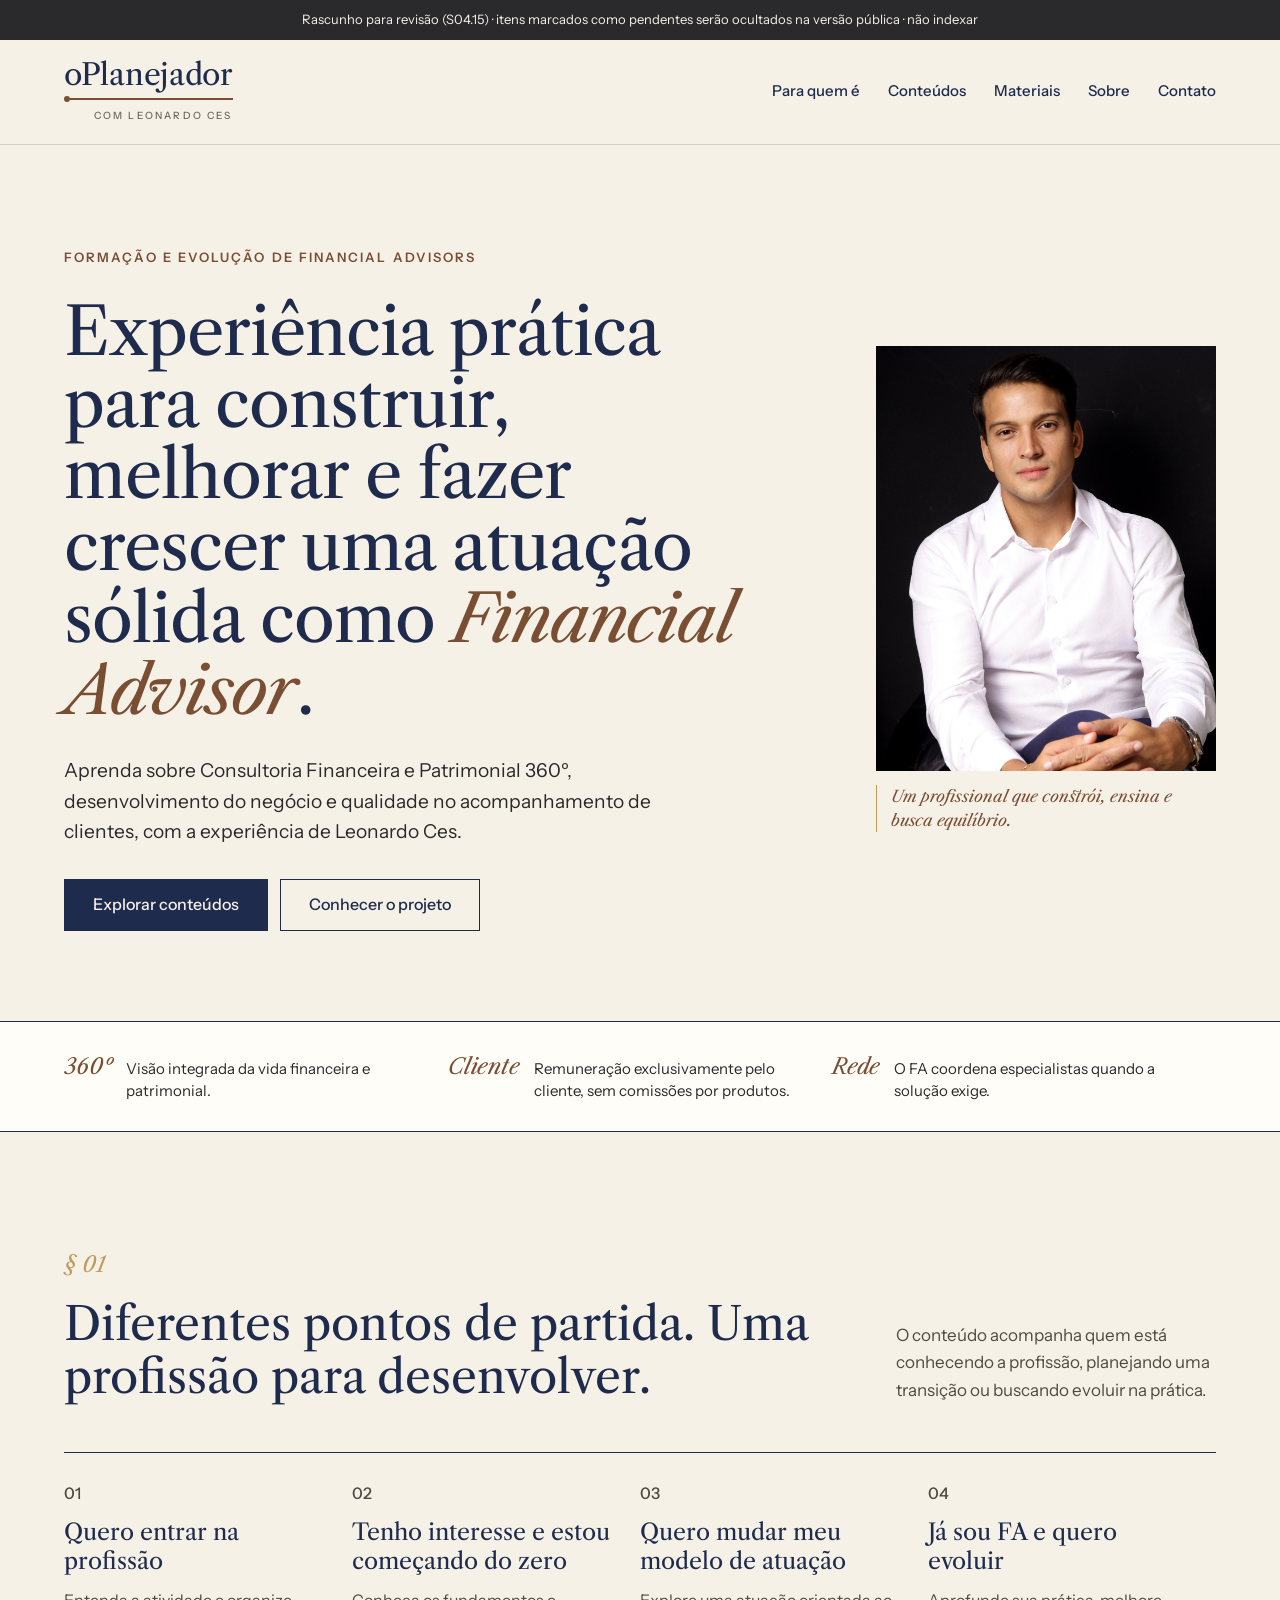
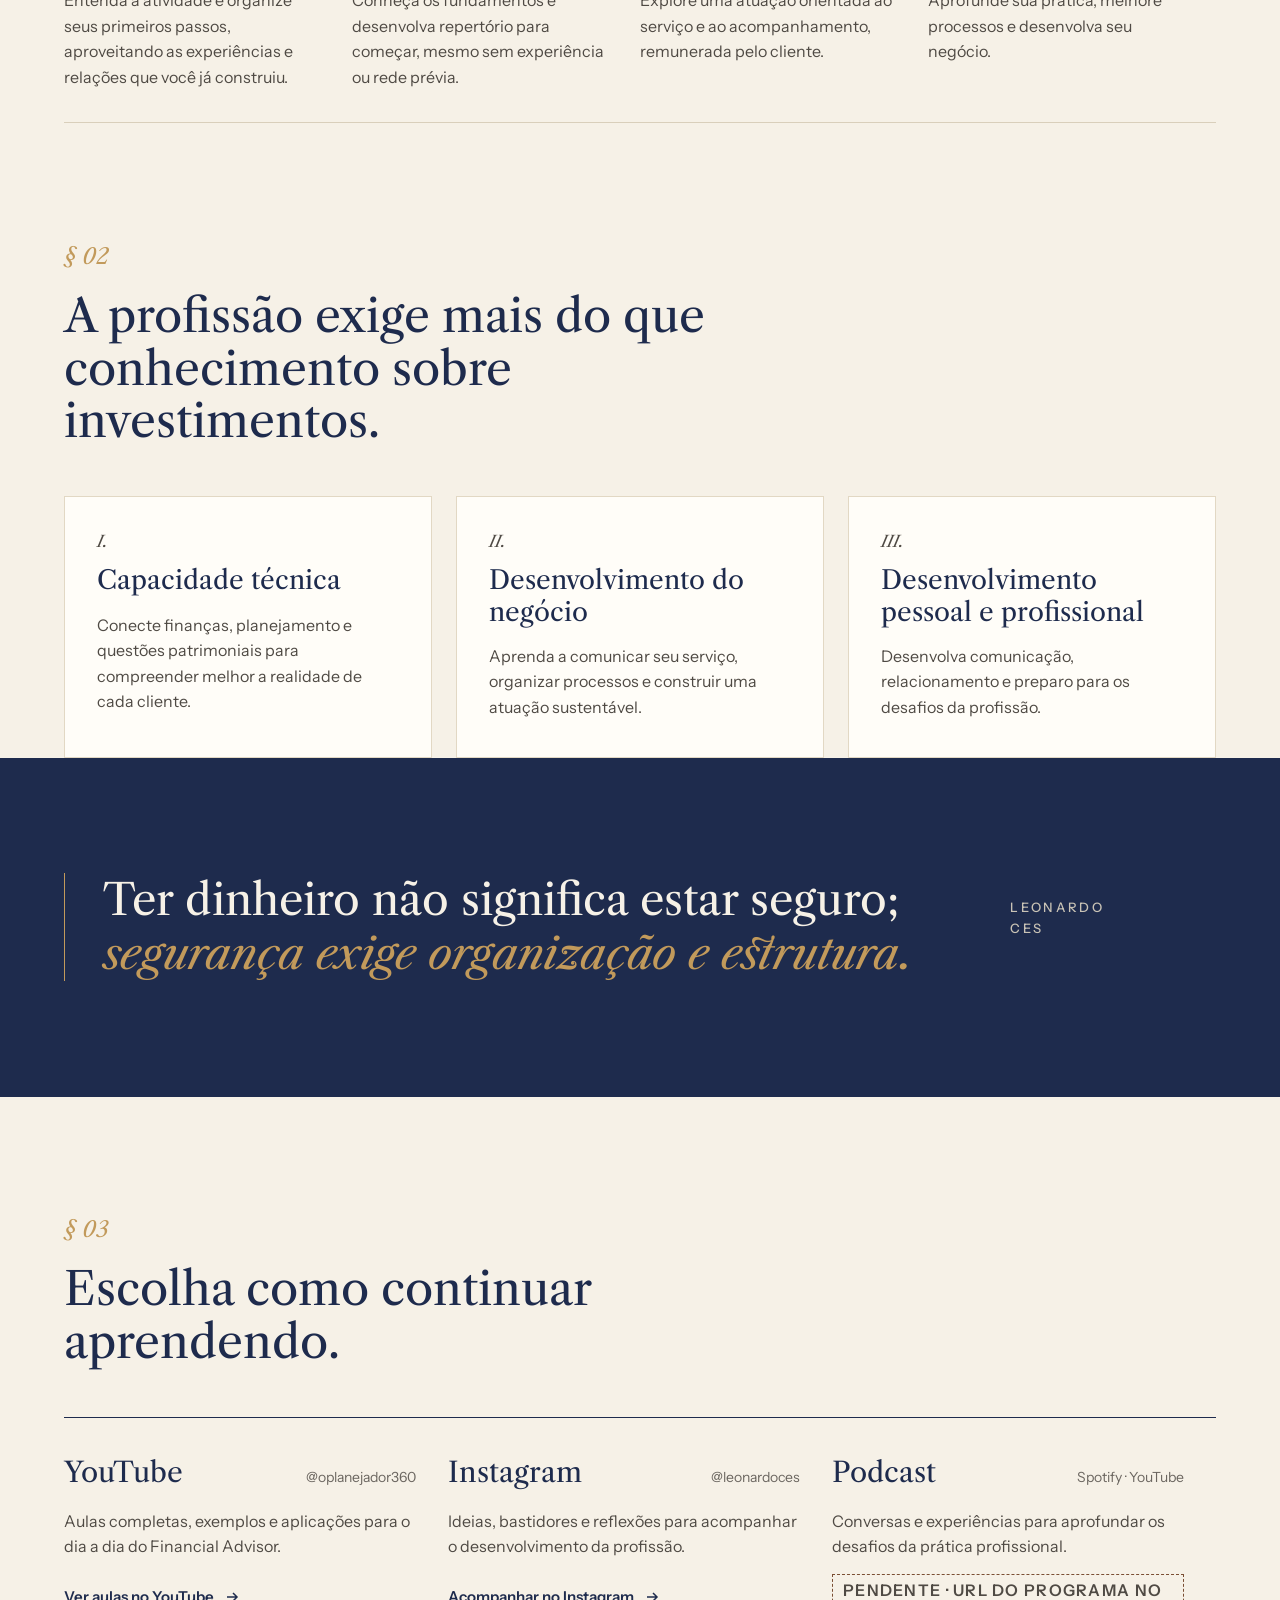
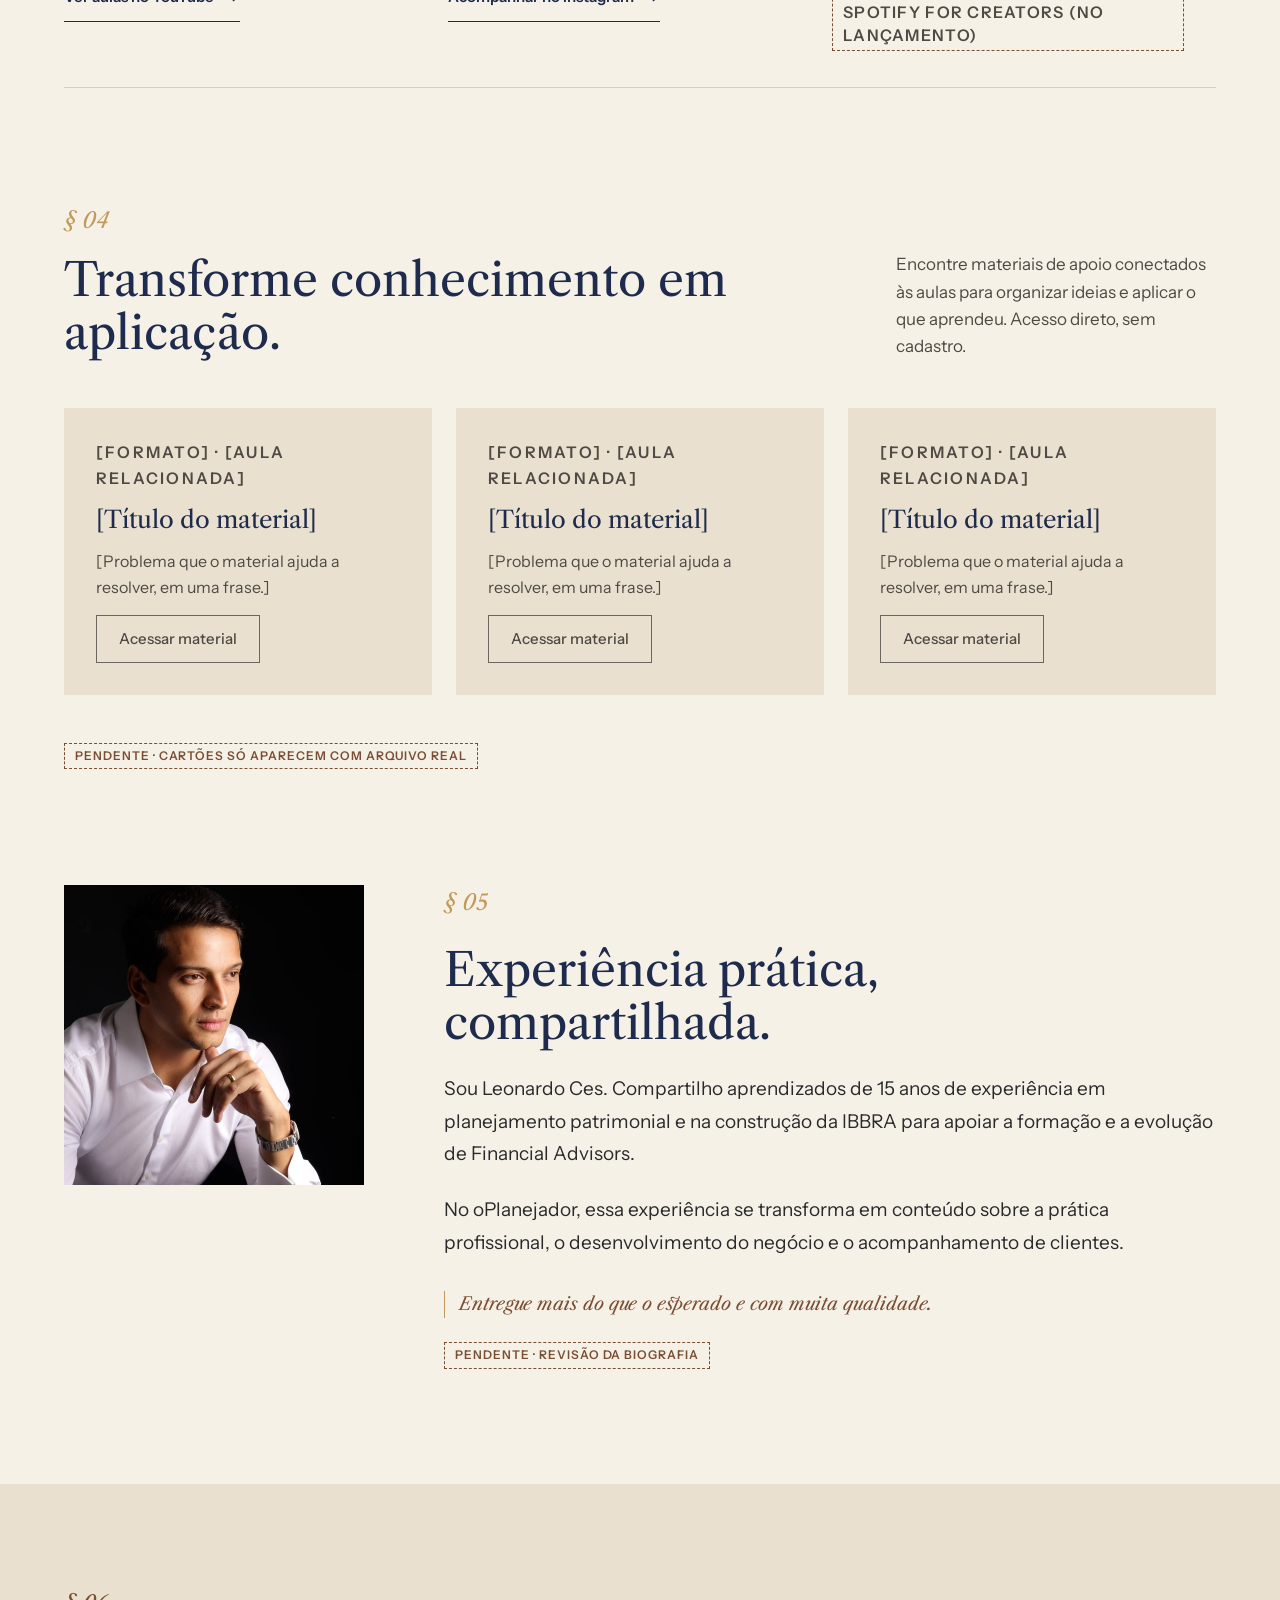
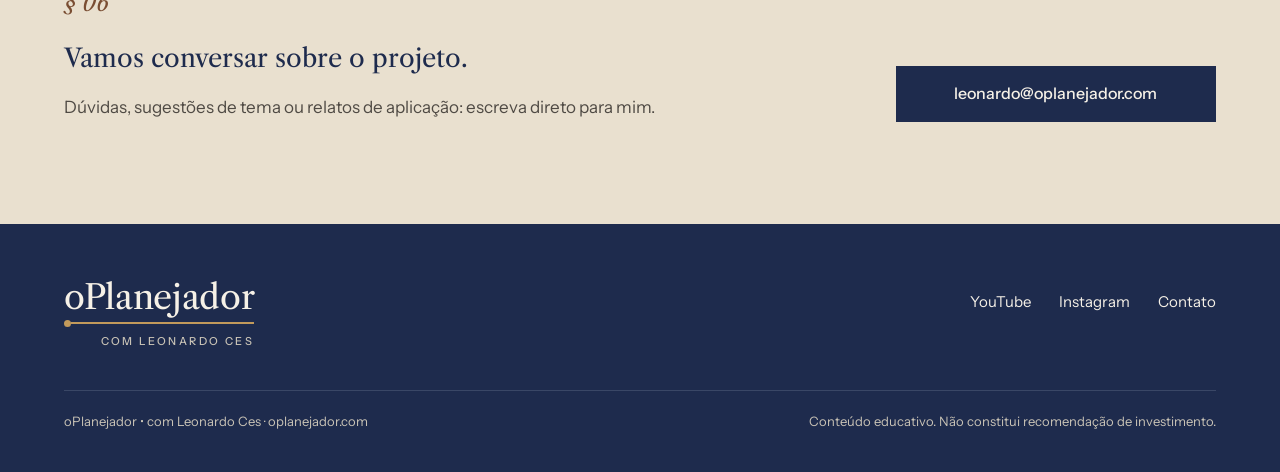
==== index.html @ 561cbaba "feat: implementa a home aprovada (identidade v0.5, pacote de repasse v1.1) Substitui a identidade qu" ====
<!DOCTYPE html>
<html lang="pt-BR">
<head>
<meta charset="UTF-8" />
<meta name="viewport" content="width=device-width, initial-scale=1" />

<title>oPlanejador | Formação e evolução de Financial Advisors</title>
<meta name="description" content="Conteúdos com Leonardo Ces sobre Consultoria Financeira e Patrimonial 360º, prática profissional e desenvolvimento do negócio." />

<!-- RASCUNHO: remover a linha abaixo somente na publicação aprovada. -->
<meta name="robots" content="noindex, nofollow" />

<link rel="icon" href="assets/icons/favicon.ico" sizes="any" />
<link rel="icon" href="assets/icons/favicon.svg" type="image/svg+xml" />
<link rel="apple-touch-icon" href="assets/icons/apple-touch-icon.png" />
<meta name="theme-color" content="#1E2B4D" />

<meta property="og:type" content="website" />
<meta property="og:locale" content="pt_BR" />
<meta property="og:site_name" content="oPlanejador" />
<meta property="og:title" content="oPlanejador | Formação e evolução de Financial Advisors" />
<meta property="og:description" content="Conteúdos com Leonardo Ces sobre Consultoria Financeira e Patrimonial 360º, prática profissional e desenvolvimento do negócio." />
<meta property="og:image" content="https://oplanejador.com/assets/img/og-image.png" />
<meta property="og:image:width" content="1200" />
<meta property="og:image:height" content="630" />
<meta property="og:url" content="https://oplanejador.com/" />
<meta name="twitter:card" content="summary_large_image" />

<link rel="preconnect" href="https://fonts.googleapis.com" />
<link rel="preconnect" href="https://fonts.gstatic.com" crossorigin />
<link rel="stylesheet" href="https://fonts.googleapis.com/css2?family=Libre+Caslon+Text:ital,wght@0,400;0,700;1,400&family=Instrument+Sans:wght@400;500;600&display=swap" />
<link rel="stylesheet" href="assets/style.css" />
</head>
<body>

<a class="pular" href="#conteudo">Ir para o conteúdo</a>

<div class="pendente aviso-rascunho">
  <div>Rascunho para revisão (S04.15) · itens marcados como pendentes serão ocultados na versão pública · não indexar</div>
</div>

<header class="topo">
  <div class="faixa topo-in">
    <a class="marca" href="#inicio" aria-label="oPlanejador, com Leonardo Ces">
      <span class="marca-nome">oPlanejador</span>
      <span class="marca-traco" aria-hidden="true"><span class="marca-ponto"></span><span class="marca-linha"></span></span>
      <span class="marca-assinatura">com Leonardo Ces</span>
    </a>
    <nav class="menu" aria-label="Principal">
      <a href="#para-quem">Para quem é</a>
      <a href="#conteudos">Conteúdos</a>
      <a href="#materiais">Materiais</a>
      <a href="#sobre">Sobre</a>
      <a href="#contato">Contato</a>
    </nav>
  </div>
</header>

<main id="conteudo">

<!-- ABERTURA -->
<section class="faixa inicio" id="inicio">
  <div class="inicio-texto">
    <p class="sobrelinha">Formação e evolução de Financial Advisors</p>
    <h1>Experiência prática para construir, melhorar e fazer crescer uma atuação sólida como <em>Financial Advisor</em>.</h1>
    <p class="inicio-apoio">Aprenda sobre Consultoria Financeira e Patrimonial 360º, desenvolvimento do negócio e qualidade no acompanhamento de clientes, com a experiência de Leonardo Ces.</p>
    <div class="acoes">
      <a class="botao botao-principal" href="#conteudos">Explorar conteúdos</a>
      <a class="botao botao-contorno" href="#para-quem">Conhecer o projeto</a>
    </div>
  </div>
  <figure class="inicio-foto">
    <img src="assets/img/leonardo-ces-inicio.jpg" alt="Leonardo Ces, de camisa branca, sentado e olhando para a câmera" width="1200" height="1800" />
    <figcaption class="citacao-fina">Um profissional que constrói, ensina e busca equilíbrio.</figcaption>
  </figure>
</section>

<!-- PRINCÍPIOS -->
<div class="principios">
  <div class="faixa principios-in">
    <p class="principio"><span class="principio-termo">360º</span> <span>Visão integrada da vida financeira e patrimonial.</span></p>
    <p class="principio"><span class="principio-termo">Cliente</span> <span>Remuneração exclusivamente pelo cliente, sem comissões por produtos.</span></p>
    <p class="principio"><span class="principio-termo">Rede</span> <span>O FA coordena especialistas quando a solução exige.</span></p>
  </div>
</div>

<!-- § 01 — PARA QUEM É -->
<section class="faixa secao" id="para-quem">
  <div class="secao-topo">
    <div class="secao-titulo">
      <p class="marcador">§ 01</p>
      <h2>Diferentes pontos de partida. Uma profissão para desenvolver.</h2>
    </div>
    <p class="secao-intro">O conteúdo acompanha quem está conhecendo a profissão, planejando uma transição ou buscando evoluir na prática.</p>
  </div>

  <ul class="perfis">
    <li class="perfil">
      <p class="perfil-num">01</p>
      <h3>Quero entrar na profissão</h3>
      <p>Entenda a atividade e organize seus primeiros passos, aproveitando as experiências e relações que você já construiu.</p>
    </li>
    <li class="perfil">
      <p class="perfil-num">02</p>
      <h3>Tenho interesse e estou começando do zero</h3>
      <p>Conheça os fundamentos e desenvolva repertório para começar, mesmo sem experiência ou rede prévia.</p>
    </li>
    <li class="perfil">
      <p class="perfil-num">03</p>
      <h3>Quero mudar meu modelo de atuação</h3>
      <p>Explore uma atuação orientada ao serviço e ao acompanhamento, remunerada pelo cliente.</p>
    </li>
    <li class="perfil">
      <p class="perfil-num">04</p>
      <h3>Já sou FA e quero evoluir</h3>
      <p>Aprofunde sua prática, melhore processos e desenvolva seu negócio.</p>
    </li>
  </ul>
</section>

<!-- § 02 — PILARES -->
<section class="faixa secao" id="pilares">
  <div class="secao-titulo estreito">
    <p class="marcador">§ 02</p>
    <h2>A profissão exige mais do que conhecimento sobre investimentos.</h2>
  </div>

  <div class="pilares">
    <article class="pilar">
      <p class="pilar-num">I.</p>
      <h3>Capacidade técnica</h3>
      <p>Conecte finanças, planejamento e questões patrimoniais para compreender melhor a realidade de cada cliente.</p>
    </article>
    <article class="pilar">
      <p class="pilar-num">II.</p>
      <h3>Desenvolvimento do negócio</h3>
      <p>Aprenda a comunicar seu serviço, organizar processos e construir uma atuação sustentável.</p>
    </article>
    <article class="pilar">
      <p class="pilar-num">III.</p>
      <h3>Desenvolvimento pessoal e profissional</h3>
      <p>Desenvolva comunicação, relacionamento e preparo para os desafios da profissão.</p>
    </article>
  </div>
</section>

<!-- CITAÇÃO -->
<section class="citacao" aria-label="Citação">
  <figure class="faixa citacao-in">
    <blockquote>Ter dinheiro não significa estar seguro; <em>segurança exige organização e estrutura.</em></blockquote>
    <figcaption>Leonardo Ces</figcaption>
  </figure>
</section>

<!-- § 03 — CONTEÚDOS -->
<section class="faixa secao" id="conteudos">
  <div class="secao-titulo estreito">
    <p class="marcador">§ 03</p>
    <h2>Escolha como continuar aprendendo.</h2>
  </div>

  <div class="canais" id="canais">
    <article class="canal" data-canal="youtube">
      <div class="canal-topo">
        <h3>YouTube</h3>
        <span class="canal-arroba" data-canal-arroba>@oplanejador360</span>
      </div>
      <p>Aulas completas, exemplos e aplicações para o dia a dia do Financial Advisor.</p>
      <a class="link-seta" data-canal-link hidden>Ver aulas no YouTube <svg viewBox="0 0 16 16" fill="none" stroke="currentColor" stroke-width="1.5" aria-hidden="true"><path d="M3 8h10M9 4l4 4-4 4"/></svg></a>
      <p class="pendente selo-pendente" data-canal-pendencia><span data-canal-nota>Link a confirmar antes de publicar.</span></p>
    </article>

    <article class="canal" data-canal="instagram">
      <div class="canal-topo">
        <h3>Instagram</h3>
        <span class="canal-arroba" data-canal-arroba>@leonardoces</span>
      </div>
      <p>Ideias, bastidores e reflexões para acompanhar o desenvolvimento da profissão.</p>
      <a class="link-seta" data-canal-link hidden>Acompanhar no Instagram <svg viewBox="0 0 16 16" fill="none" stroke="currentColor" stroke-width="1.5" aria-hidden="true"><path d="M3 8h10M9 4l4 4-4 4"/></svg></a>
      <p class="pendente selo-pendente" data-canal-pendencia><span data-canal-nota>Link a confirmar antes de publicar.</span></p>
    </article>

    <article class="canal" data-canal="podcast">
      <div class="canal-topo">
        <h3>Podcast</h3>
        <span class="canal-arroba" data-canal-arroba>Spotify · YouTube</span>
      </div>
      <p>Conversas e experiências para aprofundar os desafios da prática profissional.</p>
      <a class="link-seta" data-canal-link hidden>Ouvir o podcast <svg viewBox="0 0 16 16" fill="none" stroke="currentColor" stroke-width="1.5" aria-hidden="true"><path d="M3 8h10M9 4l4 4-4 4"/></svg></a>
      <p class="pendente selo-pendente" data-canal-pendencia><span data-canal-nota>Link a confirmar antes de publicar.</span></p>
    </article>
  </div>
</section>

<!-- § 04 — MATERIAIS -->
<section class="faixa secao" id="materiais">
  <div class="secao-topo">
    <div class="secao-titulo">
      <p class="marcador">§ 04</p>
      <h2>Transforme conhecimento em aplicação.</h2>
    </div>
    <p class="secao-intro">Encontre materiais de apoio conectados às aulas para organizar ideias e aplicar o que aprendeu. Acesso direto, sem cadastro.</p>
  </div>

  <!-- Enquanto OP_CONFIG.materiais estiver vazio, ficam os espaços do modelo,
       que só aparecem no rascunho. Ao cadastrar materiais reais em
       assets/config.js, eles substituem estes espaços. -->
  <div class="materiais pendente-bloco" id="listaMateriais">
    <article class="material" data-material-modelo>
      <p class="material-meta">[Formato] · [Aula relacionada]</p>
      <h3>[Título do material]</h3>
      <p>[Problema que o material ajuda a resolver, em uma frase.]</p>
      <span class="botao botao-contorno botao-inativo">Acessar material</span>
    </article>
    <article class="material" data-material-modelo>
      <p class="material-meta">[Formato] · [Aula relacionada]</p>
      <h3>[Título do material]</h3>
      <p>[Problema que o material ajuda a resolver, em uma frase.]</p>
      <span class="botao botao-contorno botao-inativo">Acessar material</span>
    </article>
    <article class="material" data-material-modelo>
      <p class="material-meta">[Formato] · [Aula relacionada]</p>
      <h3>[Título do material]</h3>
      <p>[Problema que o material ajuda a resolver, em uma frase.]</p>
      <span class="botao botao-contorno botao-inativo">Acessar material</span>
    </article>
  </div>
  <p class="pendente selo-pendente">Pendente · cartões só aparecem com arquivo real</p>
</section>

<!-- § 05 — SOBRE -->
<section class="faixa sobre" id="sobre">
  <img class="sobre-foto" src="assets/img/leonardo-ces-sobre.jpg" alt="Leonardo Ces, pensativo, com a mão no queixo" width="1200" height="1800" loading="lazy" decoding="async" />
  <div class="sobre-texto">
    <p class="marcador">§ 05</p>
    <h2>Experiência prática, compartilhada.</h2>
    <p>Sou Leonardo Ces. Compartilho aprendizados de 15 anos de experiência em planejamento patrimonial e na construção da IBBRA para apoiar a formação e a evolução de Financial Advisors.</p>
    <p>No oPlanejador, essa experiência se transforma em conteúdo sobre a prática profissional, o desenvolvimento do negócio e o acompanhamento de clientes.</p>
    <p class="citacao-fina">Entregue mais do que o esperado e com muita qualidade.</p>
    <p class="pendente selo-pendente">Pendente · revisão da biografia</p>
  </div>
</section>

<!-- § 06 — CONTATO -->
<section class="contato" id="contato">
  <div class="faixa contato-in">
    <div class="secao-titulo">
      <p class="marcador marcador-couro">§ 06</p>
      <h2>Vamos conversar sobre o projeto.</h2>
      <p>Dúvidas, sugestões de tema ou relatos de aplicação: escreva direto para mim.</p>
    </div>
    <div class="contato-acao">
      <a class="botao botao-principal botao-largo" id="contatoLink" href="#" hidden>contato</a>
      <p class="pendente selo-pendente" id="contatoPendencia">Pendente · e-mail público a definir</p>
    </div>
  </div>
</section>

</main>

<footer class="rodape">
  <div class="faixa rodape-in">
    <div class="rodape-topo">
      <div class="marca marca-rodape">
        <span class="marca-nome">oPlanejador</span>
        <span class="marca-traco" aria-hidden="true"><span class="marca-ponto"></span><span class="marca-linha"></span></span>
        <span class="marca-assinatura">com Leonardo Ces</span>
      </div>
      <nav class="rodape-links" id="rodapeLinks" aria-label="Rodapé"></nav>
    </div>
    <div class="rodape-base">
      <span>oPlanejador • com Leonardo Ces · oplanejador.com</span>
      <span>Conteúdo educativo. Não constitui recomendação de investimento.</span>
    </div>
  </div>
</footer>

<script src="assets/config.js"></script>
<script src="assets/app.js"></script>
</body>
</html>
---- assets/style.css ----
/* ============================================================
   oPlanejador — identidade v0.5 "Caderno", aprovada em 12/10/2026.
   ------------------------------------------------------------
   Implementação da home aprovada (pacote de repasse v1.1). Cores,
   fontes e escala ficam no :root abaixo: mexer lá recolore e
   reescala o site inteiro, sem tocar no resto.
   NÃO alterar as cores e as fontes da marca sem aprovação.
   ============================================================ */

:root{
  /* --- Paleta da marca --- */
  --tinta:#1E2B4D;
  --papel:#F6F1E7;
  --linho:#E9E0CF;
  --grafite:#2A2A2C;
  --pedra:#6B6660;
  --couro:#7A4E33;
  --latao:#C29A5B;

  /* --- Apoio --- */
  --branco-papel:#FFFDF8;
  --borda:#D9CFBB;
  --borda-clara:#E2D8C4;
  --texto:#4F4A44;
  --rodape-texto:#C9C3B6;
  --rodape-borda:#3A4766;

  /* --- Tipografia --- */
  --serifa:'Libre Caslon Text',Georgia,serif;
  --sans:'Instrument Sans',system-ui,-apple-system,'Segoe UI',sans-serif;

  /* --- Escala --- */
  --largura:1240px;
  --gutter:clamp(20px,5vw,72px);
  --secao-y:clamp(64px,9vw,128px);
}

*{box-sizing:border-box}
[hidden]{display:none !important}
html{scroll-behavior:smooth}
body{
  margin:0;background:var(--papel);color:var(--grafite);
  font-family:var(--sans);font-size:17px;line-height:1.6;
  -webkit-font-smoothing:antialiased;overflow-x:hidden;
}
img{display:block;max-width:100%}
h1,h2,h3{font-family:var(--serifa);font-weight:400;color:var(--tinta);margin:0}
p{margin:0}
a{color:var(--tinta)}
:focus-visible{outline:2px solid var(--latao);outline-offset:3px}
.citacao :focus-visible,.rodape :focus-visible{outline-color:var(--latao)}

@media (prefers-reduced-motion:reduce){html{scroll-behavior:auto}}

.pular{
  position:absolute;left:-9999px;top:0;z-index:100;
  background:var(--tinta);color:var(--papel);padding:12px 18px;text-decoration:none;
}
.pular:focus{left:0}

/* content-box de proposito: na referencia o limite de 1240px vale para o
   conteudo, e o recuo lateral entra por fora. Com border-box o conteudo
   ficaria ate 128px mais estreito em telas largas. */
.faixa{box-sizing:content-box;max-width:var(--largura);margin:0 auto;padding-left:var(--gutter);padding-right:var(--gutter)}

/* Itens pendentes: aparecem só no rascunho. No modo público o app.js
   põe a classe "publico" no body e tudo isto sai. */
.pendente{display:flex}
body.publico .pendente,body.publico .pendente-bloco{display:none !important}
.selo-pendente{
  align-self:flex-start;font-size:12px;letter-spacing:.08em;text-transform:uppercase;
  font-weight:600;color:var(--couro);border:1px dashed var(--couro);padding:4px 10px;
  line-height:1.4;
}
.aviso-rascunho{background:var(--grafite);color:var(--papel);font-size:13px;line-height:1.5}
.aviso-rascunho > div{padding:10px var(--gutter);text-align:center;width:100%}

/* ---------- Botões ---------- */
.botao{
  display:inline-flex;align-items:center;justify-content:center;
  min-height:52px;padding:0 28px;font-family:var(--sans);font-weight:500;font-size:16px;
  text-decoration:none;border:1px solid transparent;cursor:pointer;
  transition:background .15s,color .15s,border-color .15s;
}
.botao-principal{background:var(--tinta);color:var(--papel);border-color:var(--tinta)}
.botao-principal:hover{background:#17223C;border-color:#17223C}
.botao-contorno{background:transparent;color:var(--tinta);border-color:var(--tinta)}
.botao-contorno:hover{background:var(--tinta);color:var(--papel)}
.botao-largo{min-height:56px;width:100%}
.botao-inativo{border-color:var(--pedra);color:var(--texto);cursor:default;min-height:48px;padding:0 22px;font-size:15px}
.botao-inativo:hover{background:transparent;color:var(--texto)}

/* ---------- Cabeçalho e assinatura ---------- */
.topo{border-bottom:1px solid var(--borda)}
.topo-in{display:flex;flex-wrap:wrap;align-items:center;justify-content:space-between;gap:12px 40px;padding-top:20px;padding-bottom:20px}
.marca{display:inline-flex;flex-direction:column;align-items:stretch;gap:6px;text-decoration:none}
.marca-nome{font-family:var(--serifa);font-size:30px;line-height:1;letter-spacing:-.01em;color:var(--tinta)}
.marca-traco{display:flex;align-items:center}
.marca-ponto{flex:0 0 6px;height:6px;border-radius:50%;background:var(--couro)}
.marca-linha{flex:1 1 auto;height:2px;background:var(--couro)}
.marca-assinatura{font-size:10px;letter-spacing:.22em;text-transform:uppercase;color:var(--pedra);font-weight:500;text-align:right}
.menu{display:flex;flex-wrap:wrap;gap:4px 28px;font-size:15px;font-weight:500}
.menu a{color:var(--tinta);text-decoration:none;padding:10px 0;border-bottom:1px solid transparent}
.menu a:hover{border-bottom-color:var(--couro)}

/* ---------- Abertura ---------- */
.inicio{
  display:flex;flex-wrap:wrap;gap:48px 72px;align-items:center;
  padding-top:clamp(48px,8vw,112px);padding-bottom:clamp(56px,7vw,96px);
}
.inicio-texto{flex:999 1 520px;min-width:0;display:flex;flex-direction:column;gap:28px}
.sobrelinha{font-size:13px;letter-spacing:.16em;text-transform:uppercase;color:var(--couro);font-weight:600}
.inicio h1{font-size:clamp(38px,5.2vw,68px);line-height:1.08;letter-spacing:-.015em}
.inicio h1 em{font-style:italic;color:var(--couro)}
.inicio-apoio{font-size:clamp(17px,1.5vw,20px);line-height:1.6;max-width:600px}
.acoes{display:flex;flex-wrap:wrap;gap:12px;padding-top:4px}
.inicio-foto{flex:1 1 340px;min-width:0;margin:0;display:flex;flex-direction:column;gap:14px}
.inicio-foto img{width:100%;height:auto;aspect-ratio:4/5;object-fit:cover;object-position:50% 20%;background:var(--tinta)}

/* Citação curta com fio dourado à esquerda */
.citacao-fina{
  display:flex;gap:14px;align-items:stretch;
  font-family:var(--serifa);font-style:italic;font-size:16px;line-height:1.45;color:var(--couro);
}
.citacao-fina::before{content:"";flex:0 0 1px;background:var(--latao)}

/* ---------- Princípios ---------- */
.principios{border-top:1px solid var(--tinta);border-bottom:1px solid var(--tinta);background:var(--branco-papel)}
.principios-in{display:grid;grid-template-columns:repeat(auto-fit,minmax(240px,1fr))}
.principio{padding:28px 24px 28px 0;display:flex;gap:14px;align-items:baseline;font-size:15px;line-height:1.5}
.principio-termo{font-family:var(--serifa);font-style:italic;font-size:22px;color:var(--couro);flex:none}

/* ---------- Estrutura das seções ---------- */
.secao{display:flex;flex-direction:column;gap:48px;padding-top:var(--secao-y)}
.secao:last-of-type{padding-bottom:var(--secao-y)}
.secao-topo{display:flex;flex-wrap:wrap;gap:16px 64px;align-items:flex-end}
/* O flex-basis so vale dentro do bloco em linha (.secao-topo). Solto numa
   coluna flex ele viraria ALTURA e inflaria o titulo. */
.secao-titulo{display:flex;flex-direction:column;gap:16px}
.secao-topo .secao-titulo,.contato-in .secao-titulo{flex:999 1 520px;min-width:0}
.secao-titulo.estreito{max-width:760px}
.secao-intro{flex:1 1 320px;color:var(--texto)}
.marcador{font-family:var(--serifa);font-style:italic;font-size:22px;color:var(--latao)}
.marcador-couro{color:var(--couro)}
.secao h2{font-size:clamp(30px,3.6vw,46px);line-height:1.15}

/* ---------- § 01 Para quem é ---------- */
.perfis{
  list-style:none;margin:0;padding:0;display:grid;
  grid-template-columns:repeat(auto-fit,minmax(250px,1fr));
  border-top:1px solid var(--tinta);
}
.perfil{padding:28px 28px 32px 0;display:flex;flex-direction:column;gap:12px;border-bottom:1px solid var(--borda)}
.perfil-num{font-size:13px;color:var(--pedra);font-weight:500}
.perfil h3{font-size:23px;line-height:1.25}
.perfil p{font-size:16px;color:var(--texto)}

/* ---------- § 02 Pilares ---------- */
.pilares{display:grid;grid-template-columns:repeat(auto-fit,minmax(280px,1fr));gap:24px}
.pilar{background:var(--branco-papel);border:1px solid var(--borda-clara);padding:36px 32px;display:flex;flex-direction:column;gap:16px}
.pilar-num{font-family:var(--serifa);font-style:italic;font-size:34px;line-height:1;color:var(--couro)}
.pilar h3{font-size:26px;line-height:1.2}
.pilar p{font-size:16px;color:var(--texto)}

/* ---------- Citação ---------- */
.citacao{background:var(--tinta);color:var(--papel)}
.citacao-in{
  max-width:1040px;margin:0;display:flex;gap:clamp(20px,3vw,40px);
  padding-top:clamp(64px,9vw,120px);padding-bottom:clamp(64px,9vw,120px);
}
.citacao-in::before{content:"";flex:0 0 1px;background:var(--latao)}
.citacao blockquote{margin:0;font-family:var(--serifa);font-size:clamp(26px,3.4vw,44px);line-height:1.25}
.citacao blockquote em{font-style:italic;color:var(--latao)}
.citacao figcaption{font-size:13px;letter-spacing:.18em;text-transform:uppercase;color:var(--rodape-texto);font-weight:500;margin-top:24px}

/* ---------- § 03 Conteúdos ---------- */
.canais{display:grid;grid-template-columns:repeat(auto-fit,minmax(280px,1fr));border-top:1px solid var(--tinta)}
.canal{padding:32px 32px 36px 0;display:flex;flex-direction:column;gap:14px;border-bottom:1px solid var(--borda)}
.canal-topo{display:flex;justify-content:space-between;align-items:baseline;gap:12px}
.canal h3{font-size:28px}
.canal-arroba{font-size:14px;color:var(--pedra)}
.canal p{font-size:16px;color:var(--texto)}
.link-seta{
  align-self:flex-start;display:inline-flex;align-items:center;gap:10px;min-height:48px;
  color:var(--tinta);font-weight:600;font-size:15px;text-decoration:none;
  border-bottom:1px solid var(--tinta);
}
.link-seta:hover{color:var(--couro);border-bottom-color:var(--couro)}
.link-seta svg{width:16px;height:16px;flex:none}

/* ---------- § 04 Materiais ---------- */
.materiais{display:grid;grid-template-columns:repeat(auto-fit,minmax(280px,1fr));gap:24px}
.material{background:var(--linho);padding:32px;display:flex;flex-direction:column;gap:14px}
.material-meta{font-size:12px;letter-spacing:.14em;text-transform:uppercase;color:var(--texto);font-weight:600}
.material h3{font-size:24px;line-height:1.25}
.material p{font-size:16px;color:var(--texto)}
.material .botao{align-self:flex-start}

/* ---------- § 05 Sobre ---------- */
.sobre{
  display:flex;flex-wrap:wrap;gap:48px 80px;align-items:flex-start;
  padding-top:var(--secao-y);padding-bottom:var(--secao-y);
}
.sobre-foto{
  flex:1 1 300px;min-width:0;max-width:460px;width:100%;height:auto;
  aspect-ratio:1/1;object-fit:cover;object-position:50% 25%;background:var(--tinta);
}
.sobre-texto{flex:999 1 480px;min-width:0;display:flex;flex-direction:column;gap:24px}
.sobre-texto h2{font-size:clamp(30px,3.6vw,46px);line-height:1.15}
.sobre-texto > p:not(.marcador):not(.citacao-fina):not(.selo-pendente){font-size:clamp(17px,1.5vw,19px);line-height:1.7}
.sobre-texto .citacao-fina{font-size:18px;line-height:1.5;padding-top:8px}

/* ---------- § 06 Contato ---------- */
.contato{background:var(--linho)}
.contato-in{
  display:flex;flex-wrap:wrap;gap:32px 80px;align-items:flex-end;justify-content:space-between;
  padding-top:clamp(64px,8vw,112px);padding-bottom:clamp(64px,8vw,112px);
}
.contato .secao-titulo{flex:999 1 480px}
.contato .secao-titulo p:not(.marcador){color:var(--texto)}
.contato-acao{flex:1 1 320px;display:flex;flex-direction:column;gap:12px}

/* ---------- Rodapé ---------- */
.rodape{background:var(--tinta);color:var(--rodape-texto)}
.rodape-in{display:flex;flex-direction:column;gap:40px;padding-top:56px;padding-bottom:40px}
.rodape-topo{display:flex;flex-wrap:wrap;gap:32px 64px;justify-content:space-between;align-items:flex-start}
.marca-rodape .marca-nome{font-size:34px;color:var(--papel)}
.marca-rodape .marca-ponto{flex-basis:7px;height:7px;background:var(--latao)}
.marca-rodape .marca-linha{background:var(--latao)}
.marca-rodape .marca-assinatura{font-size:11px;color:var(--rodape-texto)}
.rodape-links{display:flex;flex-wrap:wrap;gap:4px 28px;font-size:15px}
.rodape-links a{color:var(--papel);text-decoration:none;padding:10px 0;border-bottom:1px solid transparent}
.rodape-links a:hover{border-bottom-color:var(--latao)}
.rodape-base{
  border-top:1px solid var(--rodape-borda);padding-top:20px;
  display:flex;flex-wrap:wrap;gap:8px 24px;justify-content:space-between;font-size:13px;
}

/* ---------- Responsivo ---------- */
@media (max-width:700px){
  .perfil,.canal{padding-right:0}
  .citacao-in{padding-left:var(--gutter)}
  .contato-in{align-items:flex-start}
}
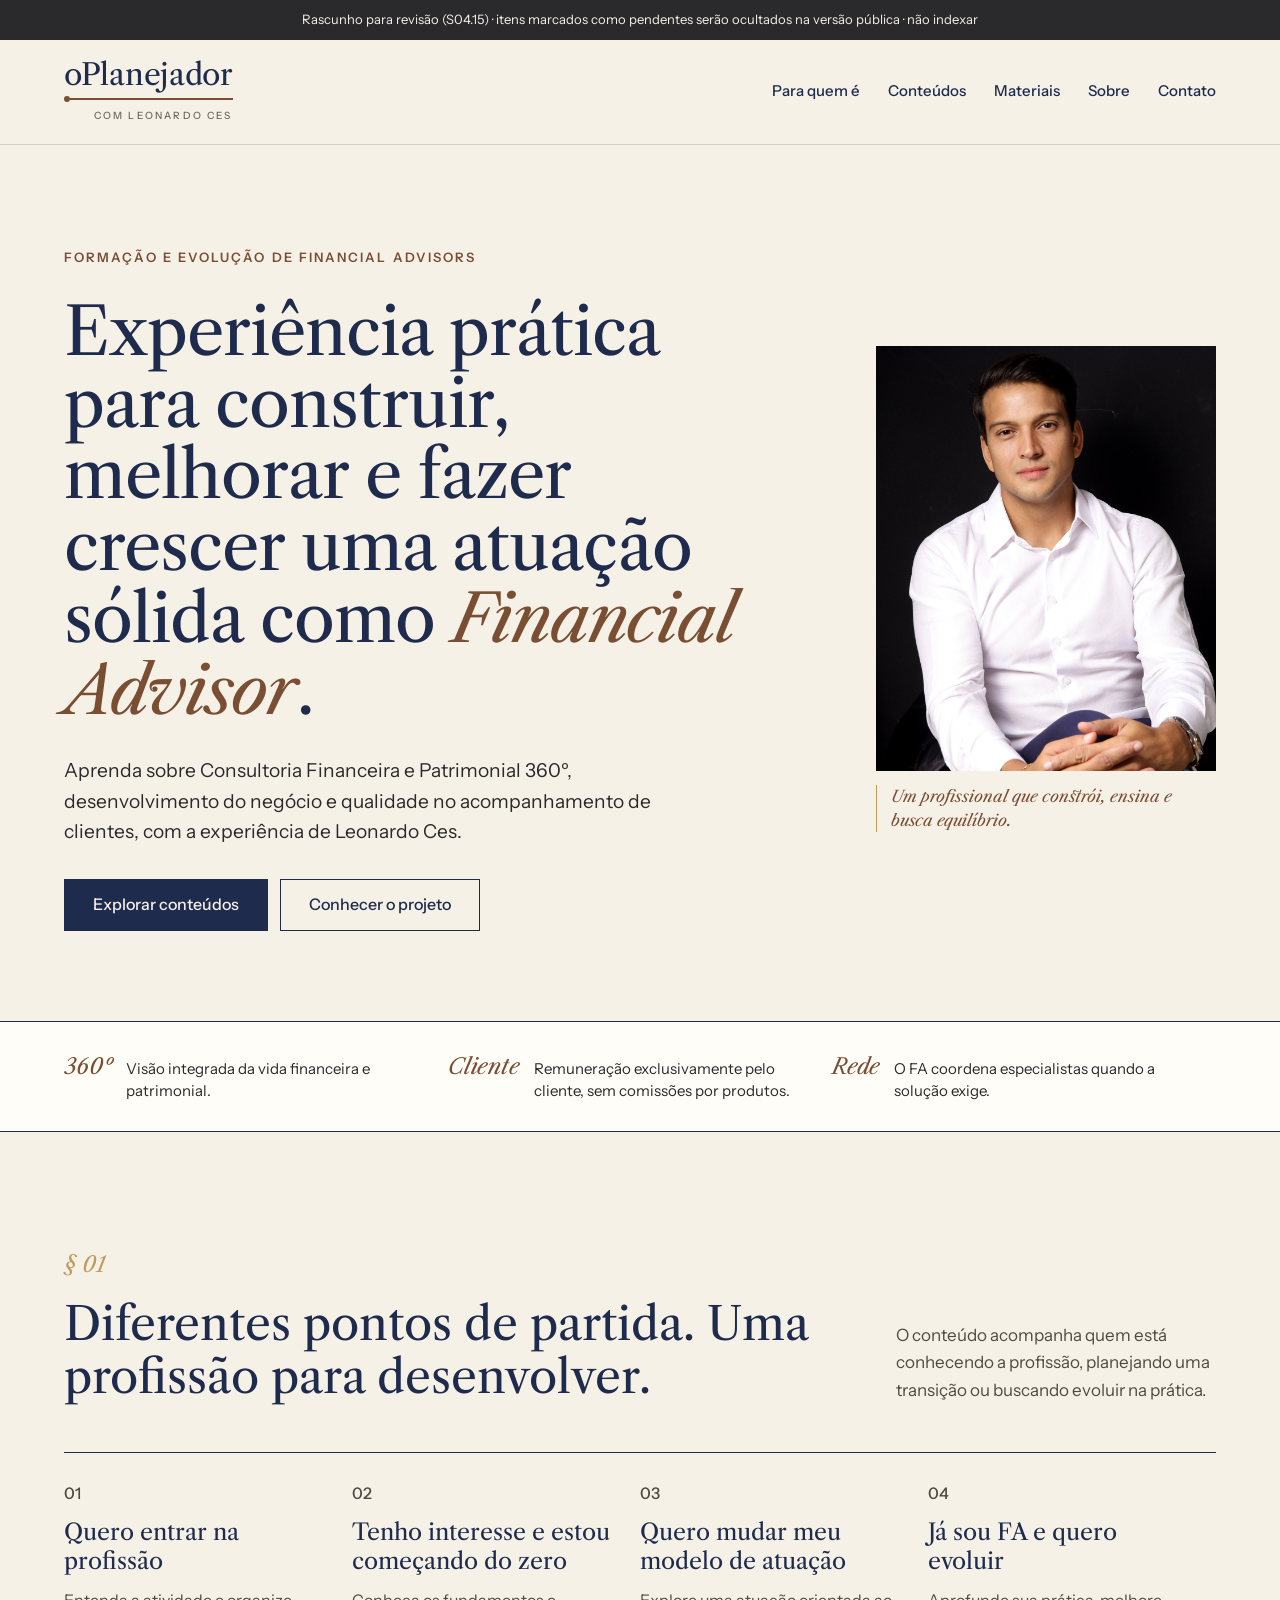
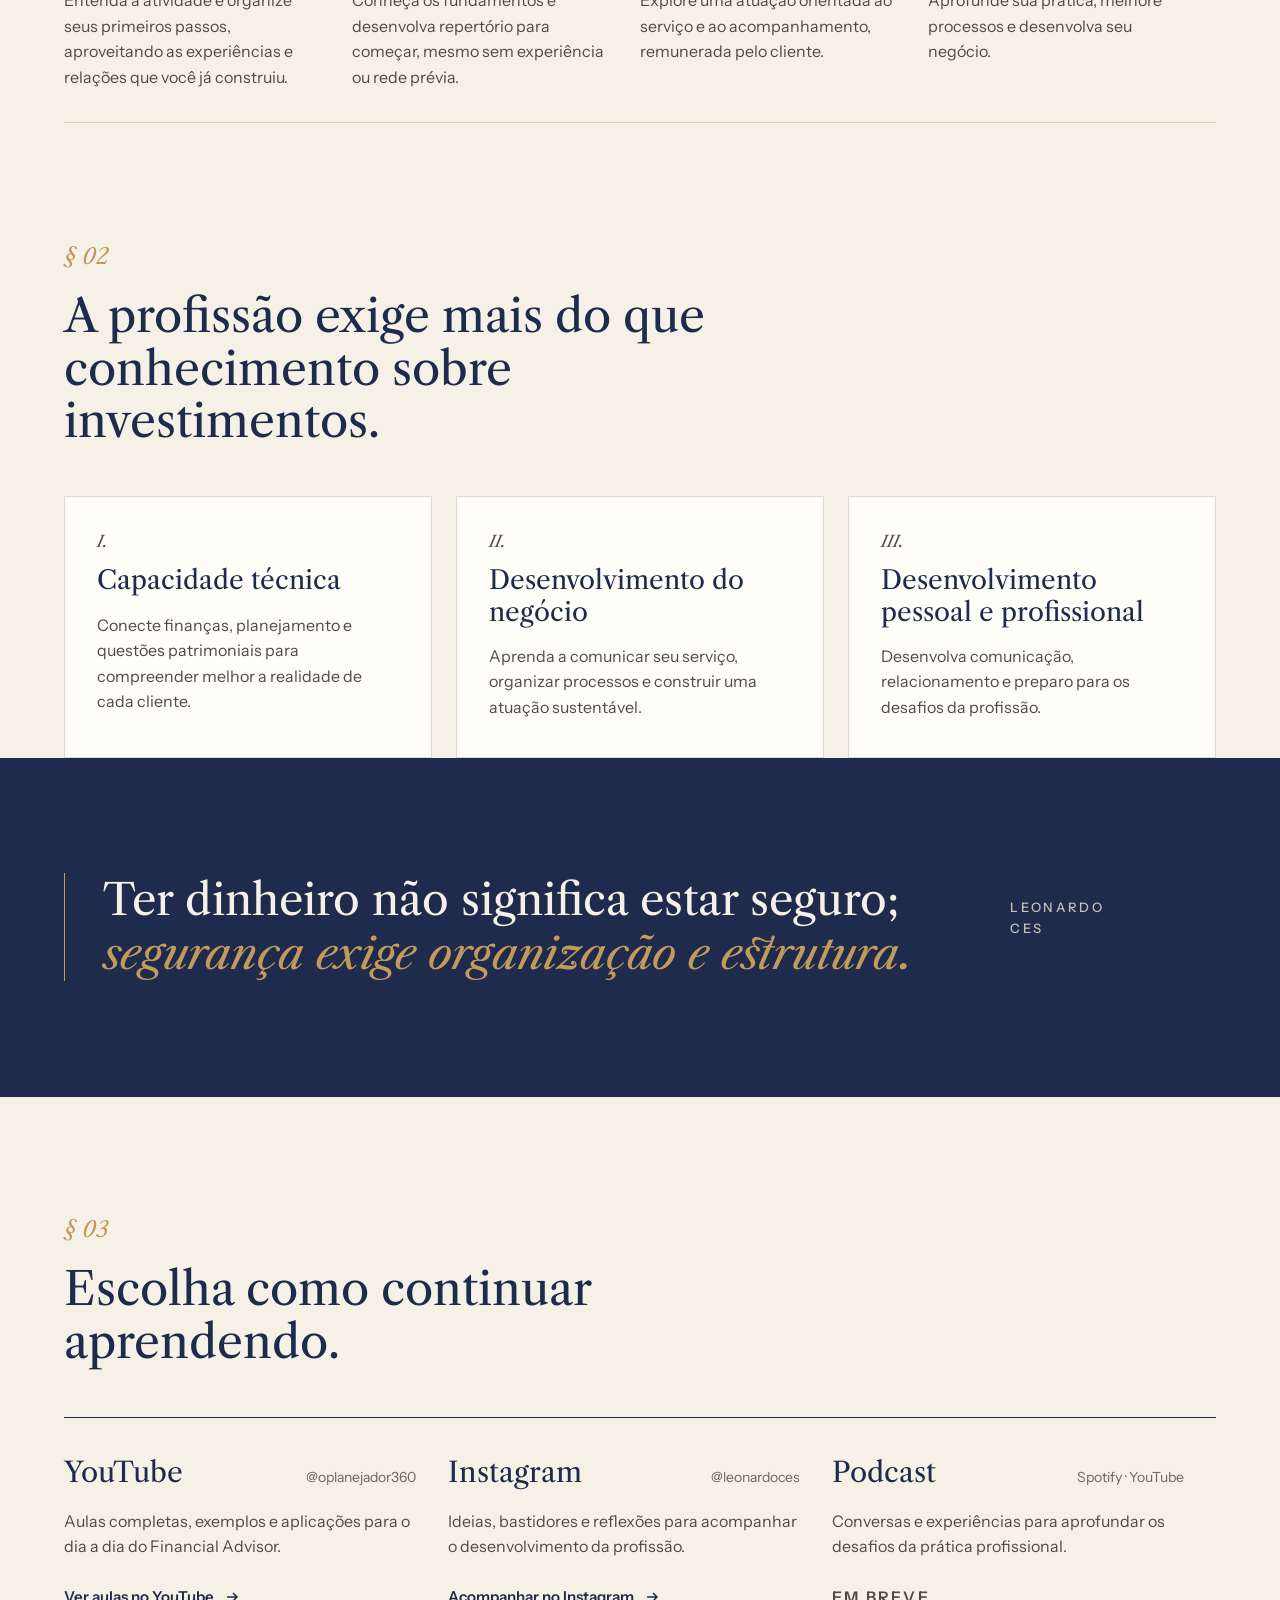
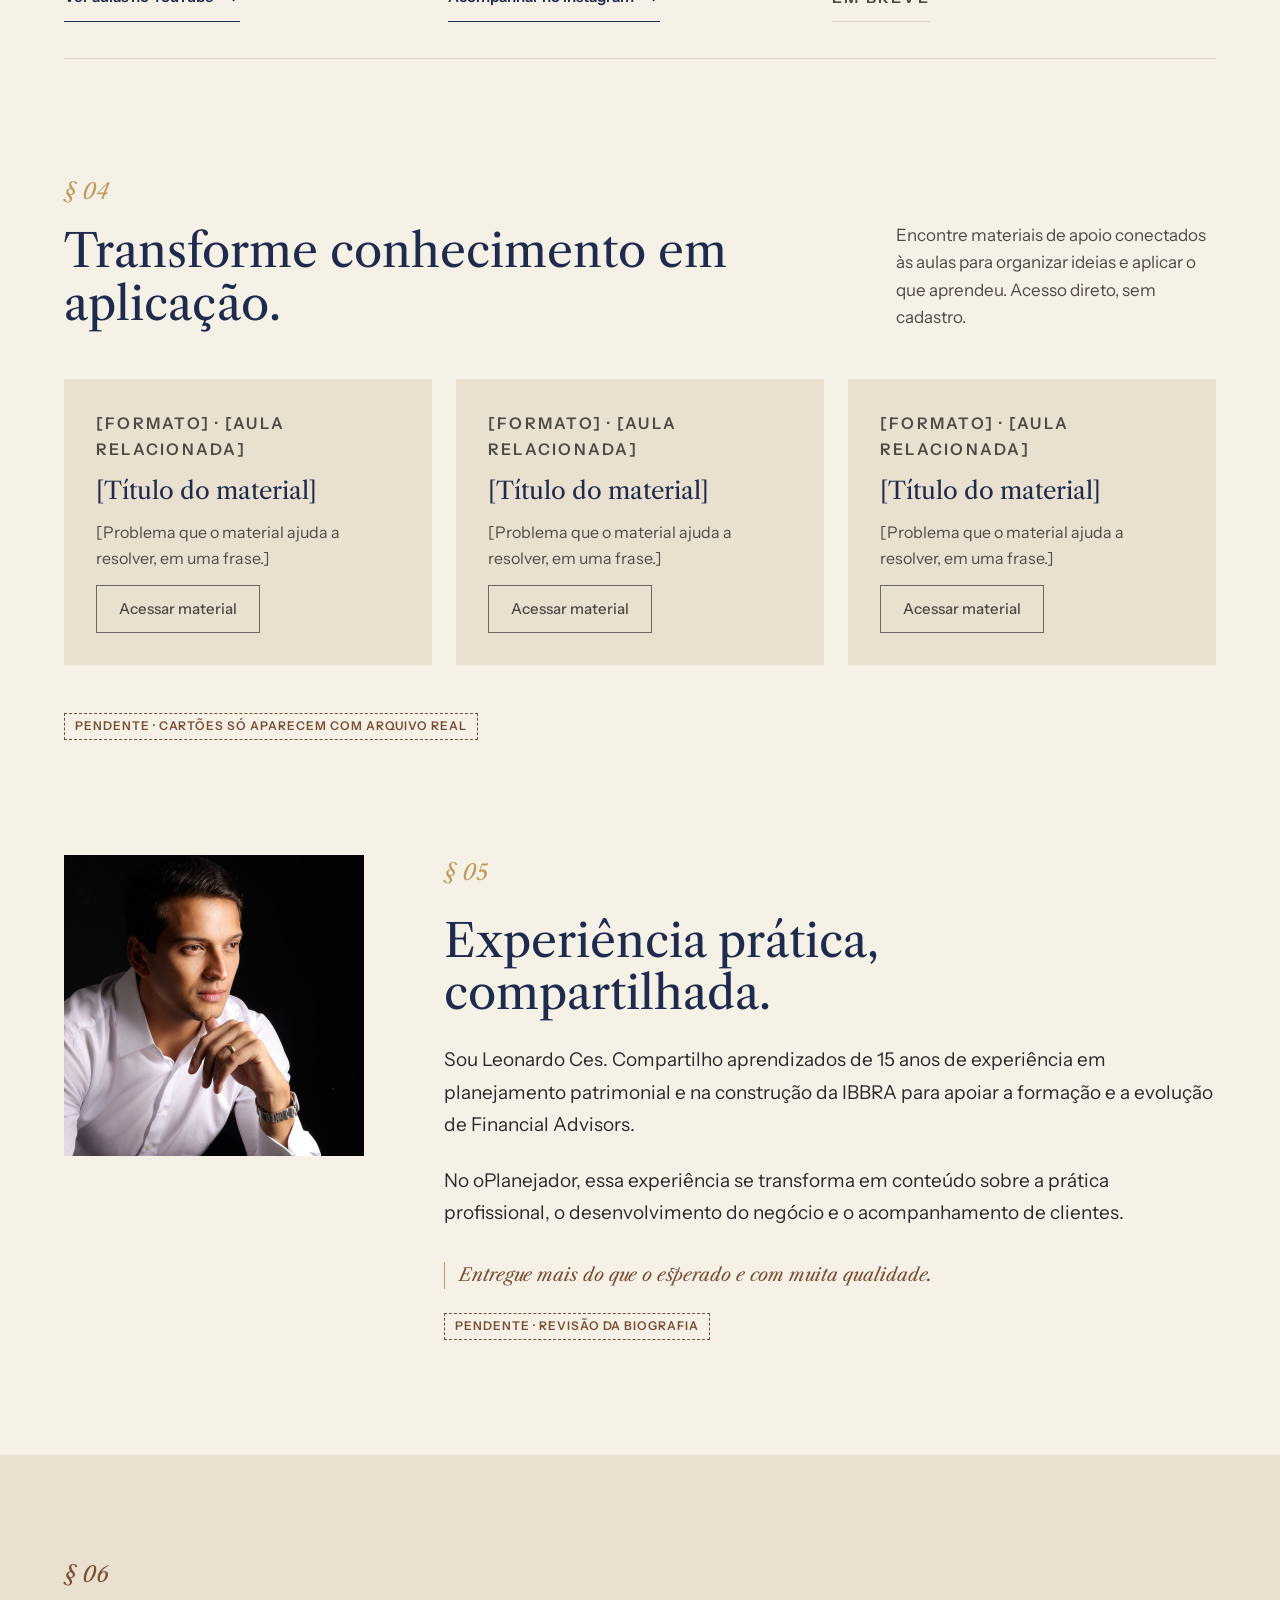
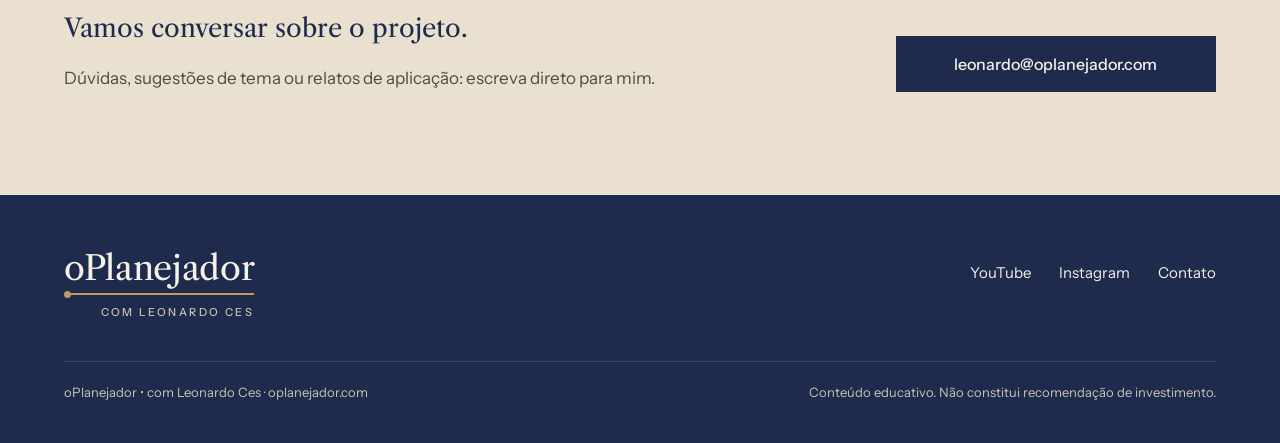
==== commit a242ee80: "feat: podcast mostra "Em breve" + caixa de e-mail e DNS confirmados Podcast: por decisao de Marcelo " ====
--- a/index.html
+++ b/index.html
@@ -167,6 +167,7 @@
       </div>
       <p>Aulas completas, exemplos e aplicações para o dia a dia do Financial Advisor.</p>
       <a class="link-seta" data-canal-link hidden>Ver aulas no YouTube <svg viewBox="0 0 16 16" fill="none" stroke="currentColor" stroke-width="1.5" aria-hidden="true"><path d="M3 8h10M9 4l4 4-4 4"/></svg></a>
+      <p class="em-breve" data-canal-breve hidden></p>
       <p class="pendente selo-pendente" data-canal-pendencia><span data-canal-nota>Link a confirmar antes de publicar.</span></p>
     </article>
 
@@ -177,6 +178,7 @@
       </div>
       <p>Ideias, bastidores e reflexões para acompanhar o desenvolvimento da profissão.</p>
       <a class="link-seta" data-canal-link hidden>Acompanhar no Instagram <svg viewBox="0 0 16 16" fill="none" stroke="currentColor" stroke-width="1.5" aria-hidden="true"><path d="M3 8h10M9 4l4 4-4 4"/></svg></a>
+      <p class="em-breve" data-canal-breve hidden></p>
       <p class="pendente selo-pendente" data-canal-pendencia><span data-canal-nota>Link a confirmar antes de publicar.</span></p>
     </article>
 
@@ -187,6 +189,7 @@
       </div>
       <p>Conversas e experiências para aprofundar os desafios da prática profissional.</p>
       <a class="link-seta" data-canal-link hidden>Ouvir o podcast <svg viewBox="0 0 16 16" fill="none" stroke="currentColor" stroke-width="1.5" aria-hidden="true"><path d="M3 8h10M9 4l4 4-4 4"/></svg></a>
+      <p class="em-breve" data-canal-breve hidden></p>
       <p class="pendente selo-pendente" data-canal-pendencia><span data-canal-nota>Link a confirmar antes de publicar.</span></p>
     </article>
   </div>
--- a/assets/style.css
+++ b/assets/style.css
@@ -187,6 +187,13 @@
 }
 .link-seta:hover{color:var(--couro);border-bottom-color:var(--couro)}
 .link-seta svg{width:16px;height:16px;flex:none}
+/* Canal ainda sem endereço: aviso ao visitante, não marcação interna.
+   Por isso continua visível na versão pública. */
+.em-breve{
+  align-self:flex-start;display:inline-flex;align-items:center;min-height:48px;
+  font-size:13px;letter-spacing:.14em;text-transform:uppercase;font-weight:600;
+  color:var(--pedra);border-bottom:1px solid var(--borda);
+}
 
 /* ---------- § 04 Materiais ---------- */
 .materiais{display:grid;grid-template-columns:repeat(auto-fit,minmax(280px,1fr));gap:24px}
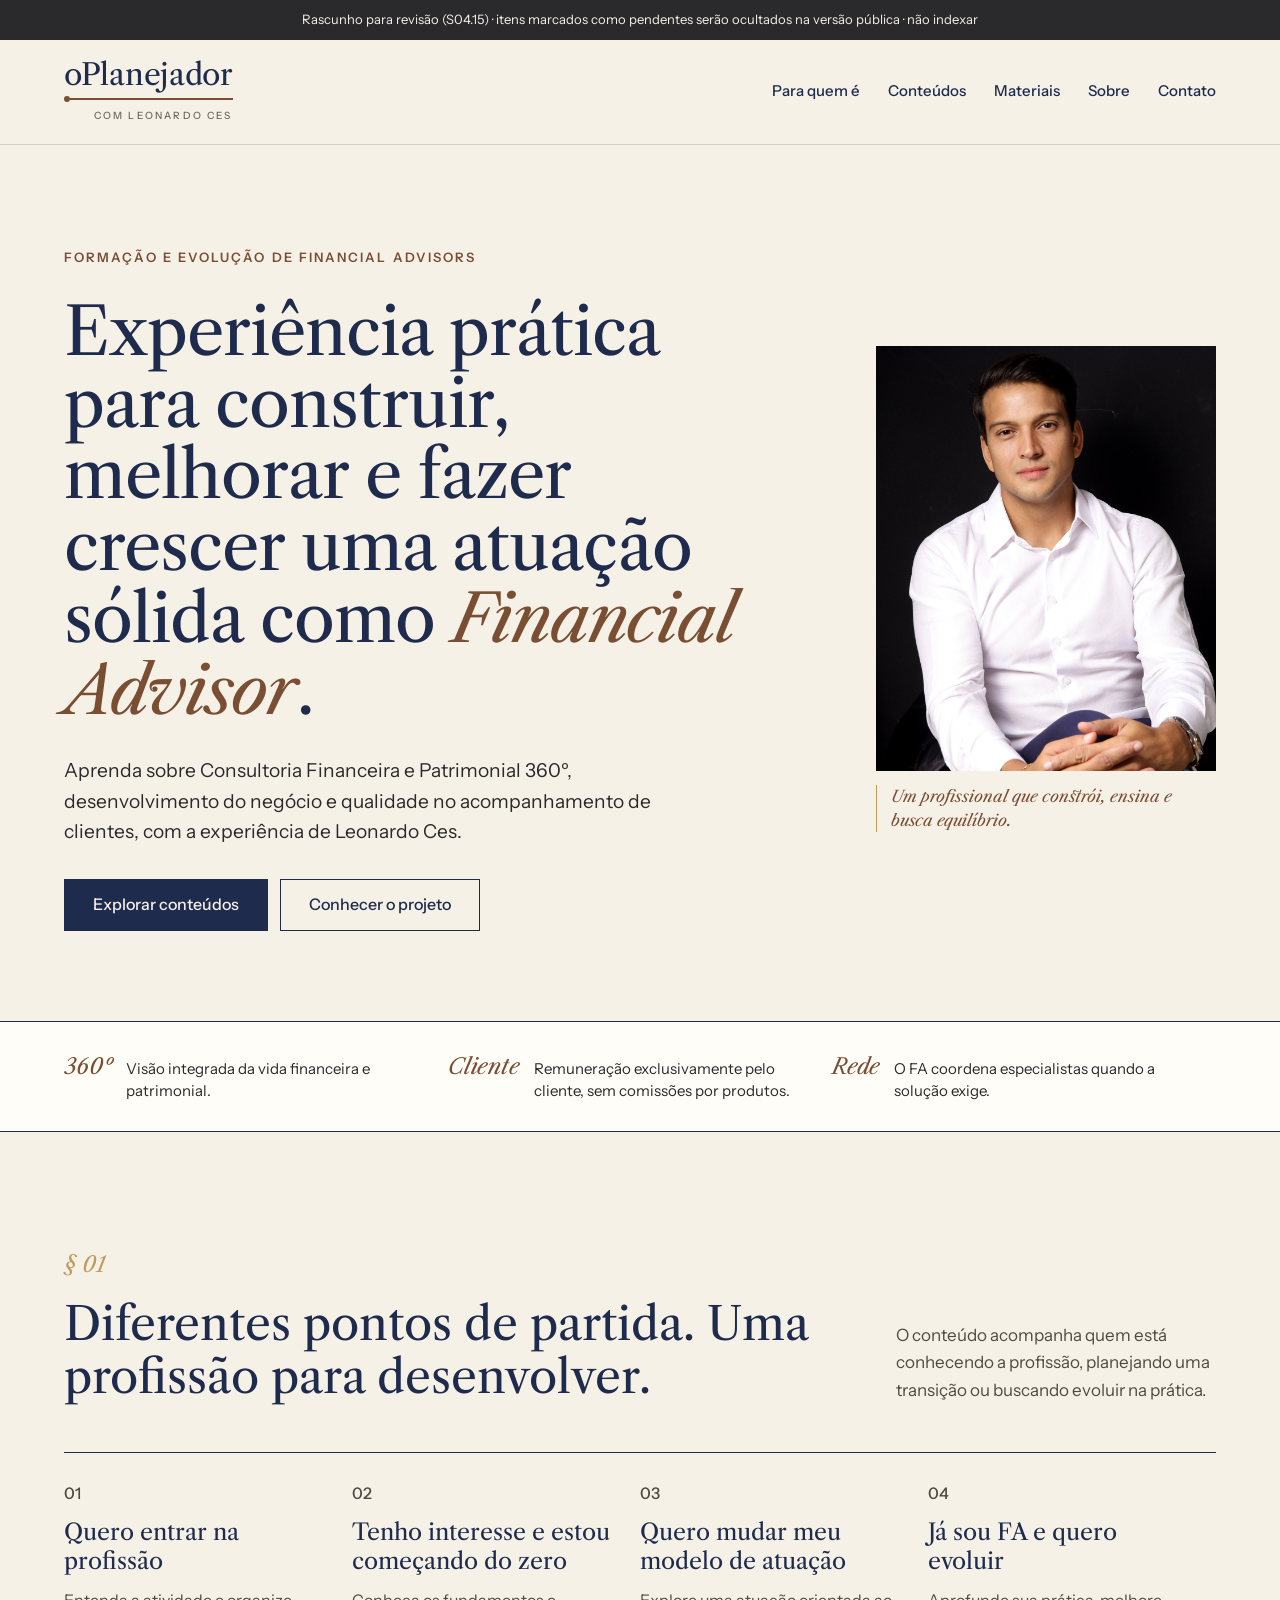
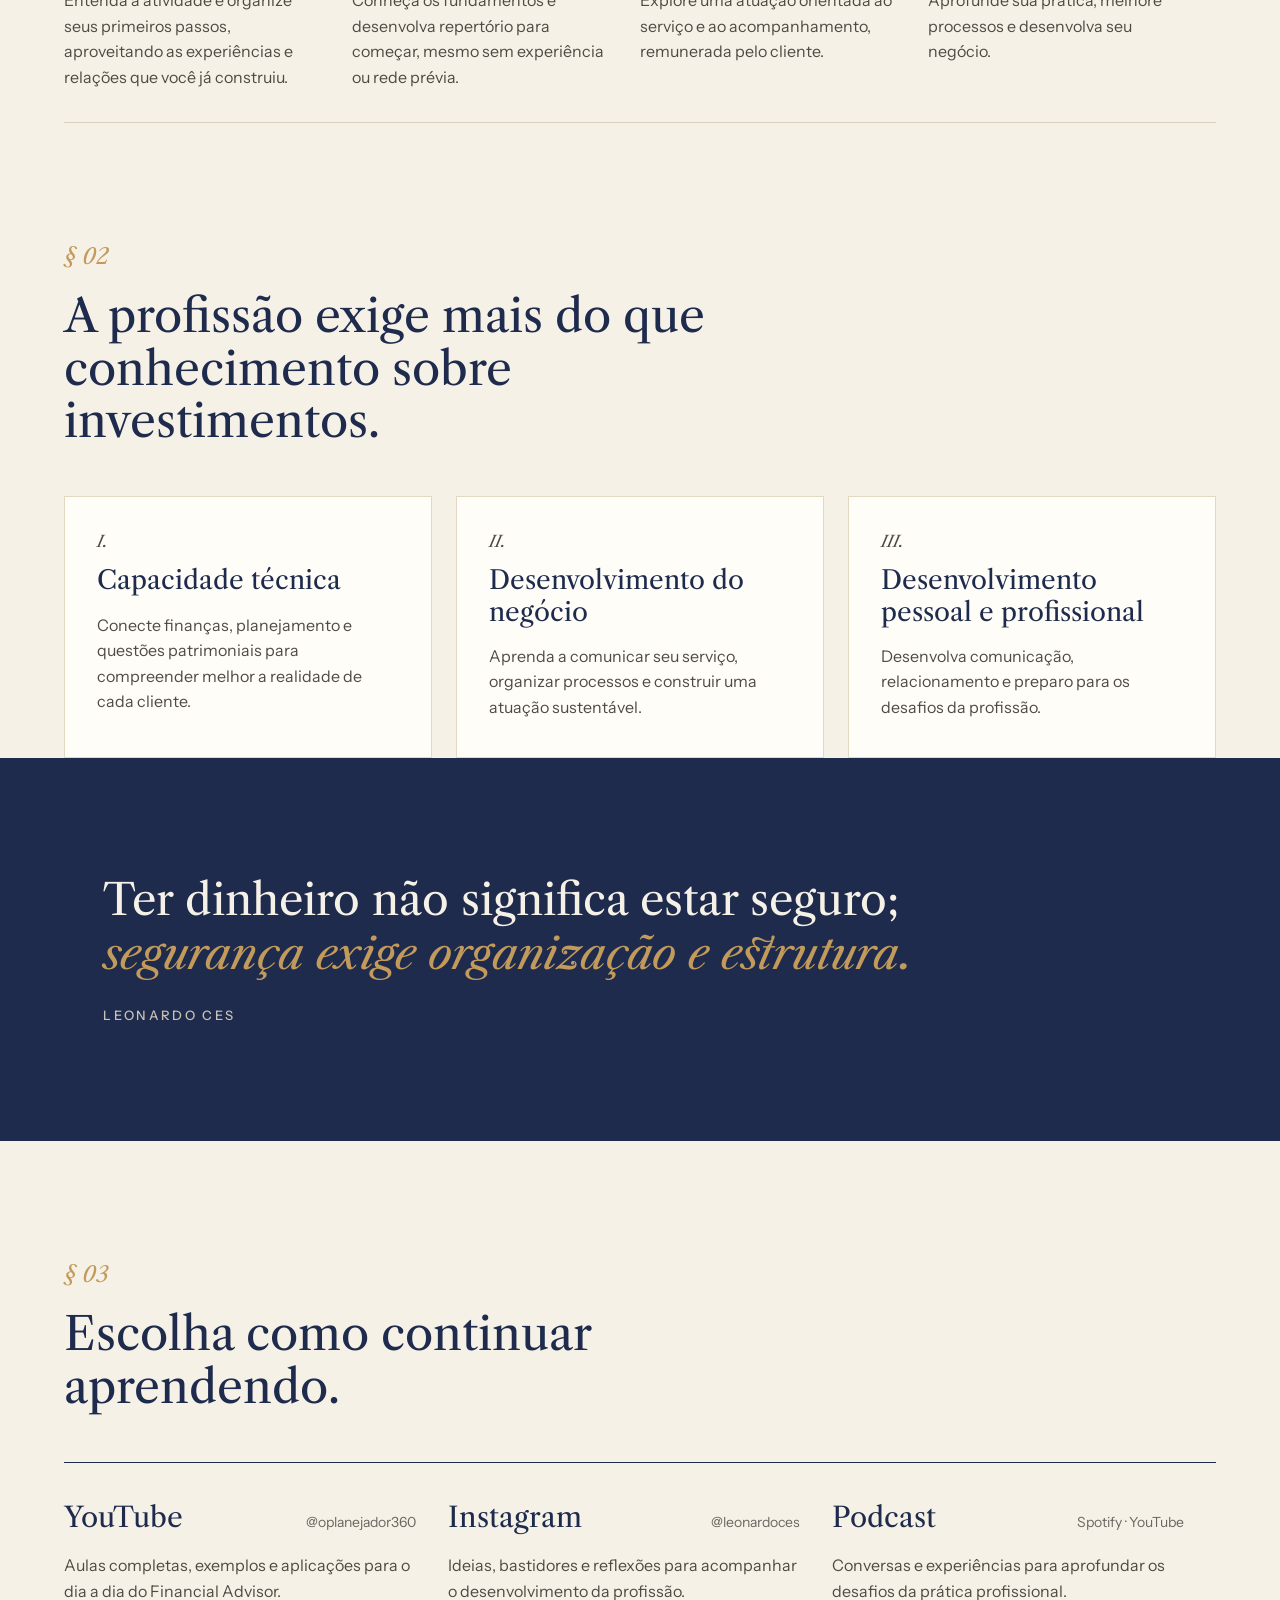
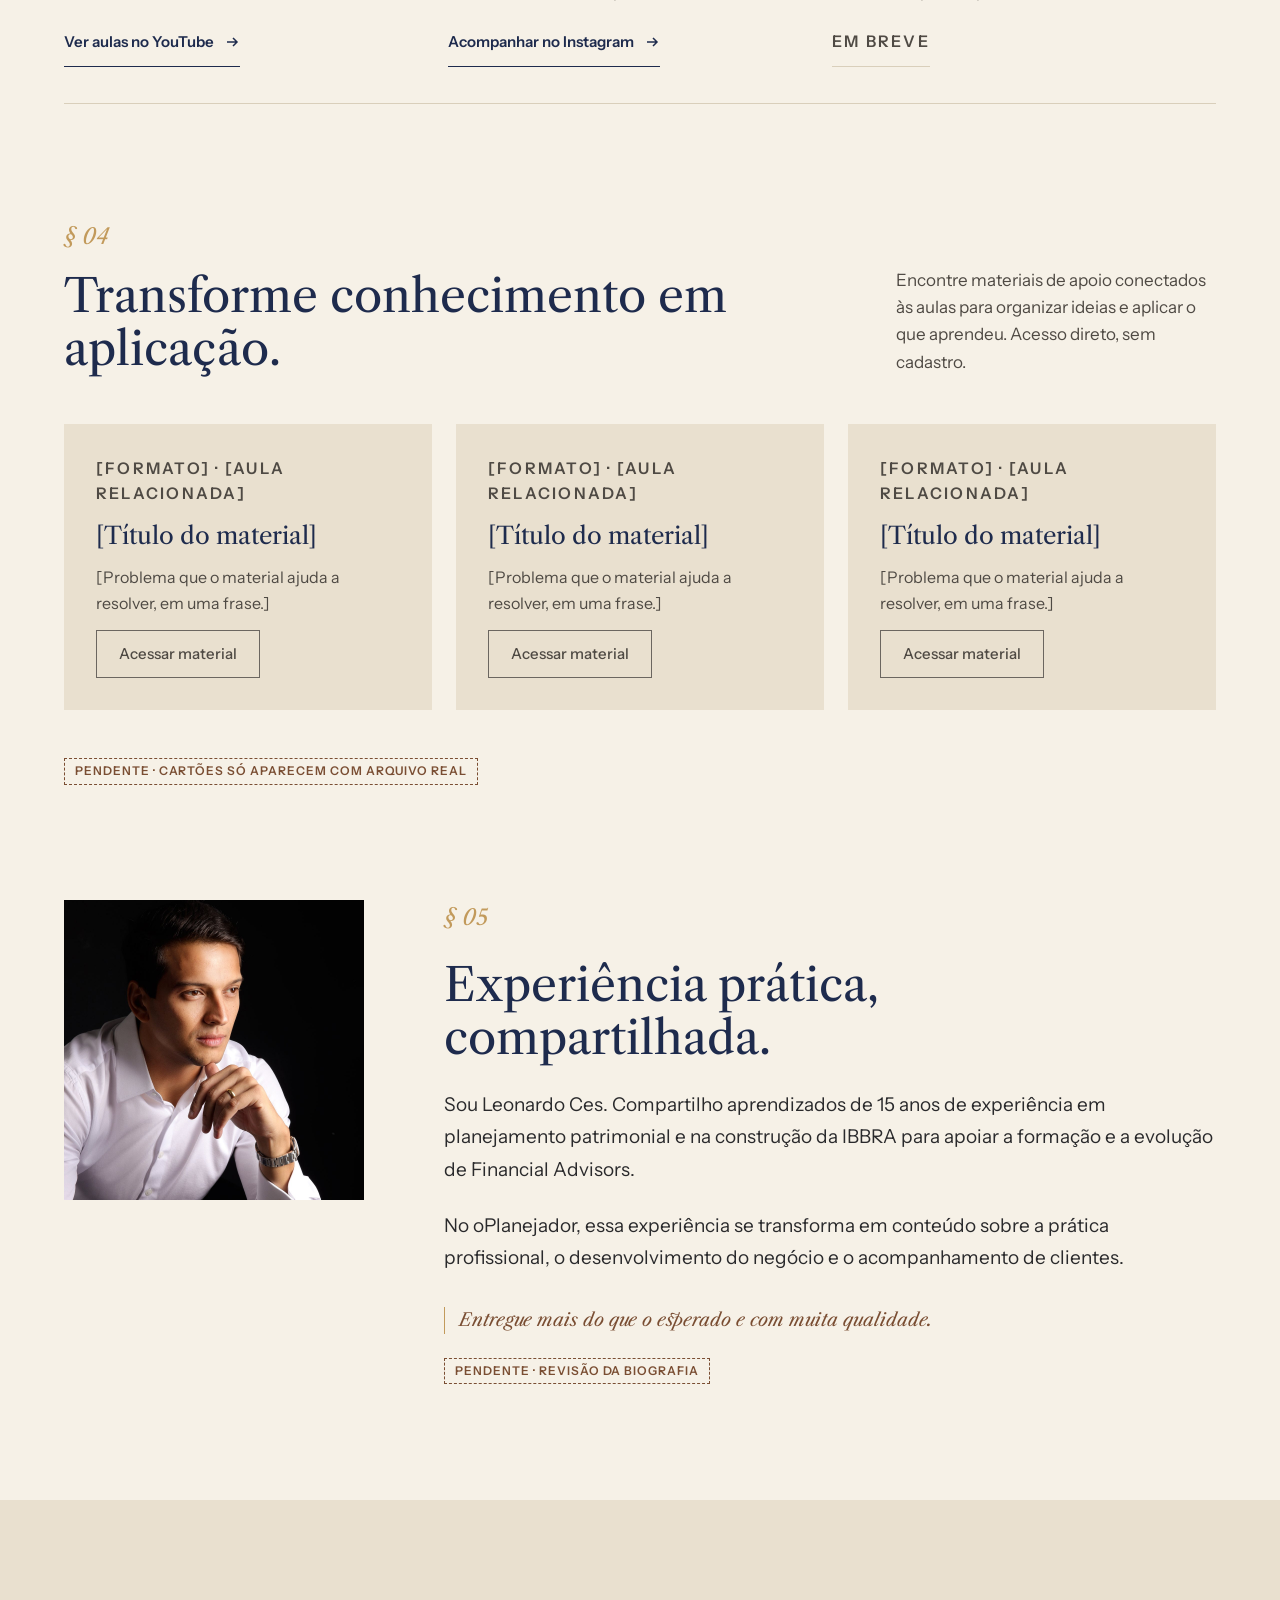
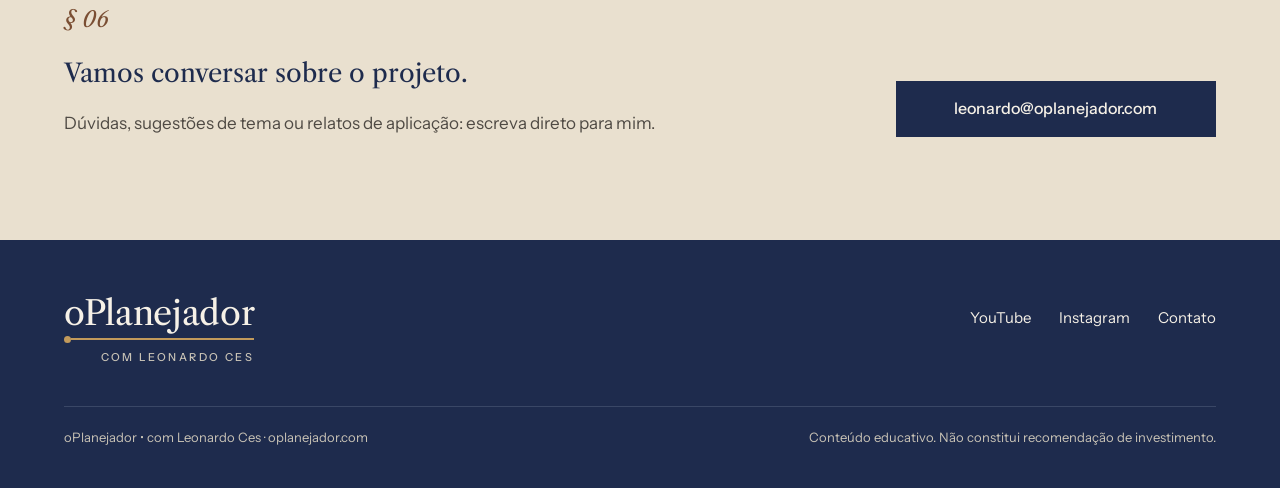
==== commit 1b5401c1: "seo: declara o endereco canonico do site A pagina nao declarava canonical. Hoje o dominio raiz redir" ====
--- a/index.html
+++ b/index.html
@@ -13,6 +13,10 @@
 <link rel="icon" href="assets/icons/favicon.ico" sizes="any" />
 <link rel="icon" href="assets/icons/favicon.svg" type="image/svg+xml" />
 <link rel="apple-touch-icon" href="assets/icons/apple-touch-icon.png" />
+<!-- Endereco preferido do site. O LEIA-ME define o dominio como
+     oplanejador.com, sem www; as metatags og:url e og:image abaixo seguem
+     o mesmo host. Se o host oficial mudar, trocar os tres juntos. -->
+<link rel="canonical" href="https://oplanejador.com/" />
 <meta name="theme-color" content="#1E2B4D" />
 
 <meta property="og:type" content="website" />
--- a/assets/style.css
+++ b/assets/style.css
@@ -165,10 +165,12 @@
 /* ---------- Citação ---------- */
 .citacao{background:var(--tinta);color:var(--papel)}
 .citacao-in{
-  max-width:1040px;margin:0;display:flex;gap:clamp(20px,3vw,40px);
+  max-width:1040px;margin:0;display:grid;
+  grid-template-columns:1px minmax(0,1fr);
+  column-gap:clamp(20px,3vw,40px);align-items:start;
   padding-top:clamp(64px,9vw,120px);padding-bottom:clamp(64px,9vw,120px);
 }
-.citacao-in::before{content:"";flex:0 0 1px;background:var(--latao)}
+.citacao-in::before{content:"";background:var(--latao);grid-row:1/span 2}
 .citacao blockquote{margin:0;font-family:var(--serifa);font-size:clamp(26px,3.4vw,44px);line-height:1.25}
 .citacao blockquote em{font-style:italic;color:var(--latao)}
 .citacao figcaption{font-size:13px;letter-spacing:.18em;text-transform:uppercase;color:var(--rodape-texto);font-weight:500;margin-top:24px}
@@ -249,3 +251,52 @@
   .citacao-in{padding-left:var(--gutter)}
   .contato-in{align-items:flex-start}
 }
+
+/* ============================================================
+   Celular: a referência foi desenhada para a tela grande, e em
+   390px o texto quebrava demais — o título da abertura chegava a
+   oito linhas e o cabeçalho ocupava 211px antes do conteúdo.
+   Aqui só mudam tamanho e respiro. Cores, fontes, textos e a
+   ordem das seções continuam os aprovados.
+   ============================================================ */
+@media (max-width:620px){
+  /* Abertura: 38px em coluna de 335px quebrava em 8 linhas. */
+  .inicio h1{font-size:31px;line-height:1.14;letter-spacing:-.01em}
+  .inicio-apoio{font-size:16.5px}
+  .inicio{gap:32px}
+  .acoes{gap:10px}
+  .acoes .botao{flex:1 1 auto;justify-content:center}
+
+  /* Cabeçalho mais compacto: a marca menor e o menu em duas linhas
+     apertadas, em vez de duas linhas largas. */
+  .topo-in{gap:10px 20px;padding-top:16px;padding-bottom:16px}
+  .marca-nome{font-size:25px}
+  .marca-assinatura{font-size:9.5px;letter-spacing:.18em}
+  /* gap 12px e o que faz os cinco itens caberem numa linha so em 390px;
+     abaixo disso quebra em duas, de propria vontade. padding de 10px
+     mantem a area de toque em ~40px de altura. */
+  .menu{gap:0 10px;font-size:13px;width:100%;justify-content:space-between}
+  .menu a{padding:10px 0}
+
+  /* Citação: menos fôlego vertical e tipo um pouco menor. */
+  .citacao-in{column-gap:16px;padding-top:56px;padding-bottom:56px}
+  .citacao blockquote{font-size:25px;line-height:1.3}
+  .citacao figcaption{margin-top:18px}
+
+  /* Cartões: menos respiro interno para sobrar largura ao texto. */
+  .pilar{padding:28px 22px}
+  .material{padding:26px 22px}
+  .pilares,.materiais{gap:16px}
+
+  /* Seções: respiro vertical proporcional à tela. */
+  .secao{gap:36px;padding-top:72px}
+  .secao h2{font-size:27px;line-height:1.2}
+  .sobre{gap:32px;padding-top:72px;padding-bottom:72px}
+  .sobre-texto{gap:20px}
+  .contato-in{padding-top:72px;padding-bottom:72px}
+
+  /* Rodapé: as duas linhas da base empilhadas, sem espremer. */
+  .rodape-in{gap:32px;padding-top:44px}
+  .rodape-base{flex-direction:column;gap:10px}
+  .rodape-topo{gap:24px}
+}
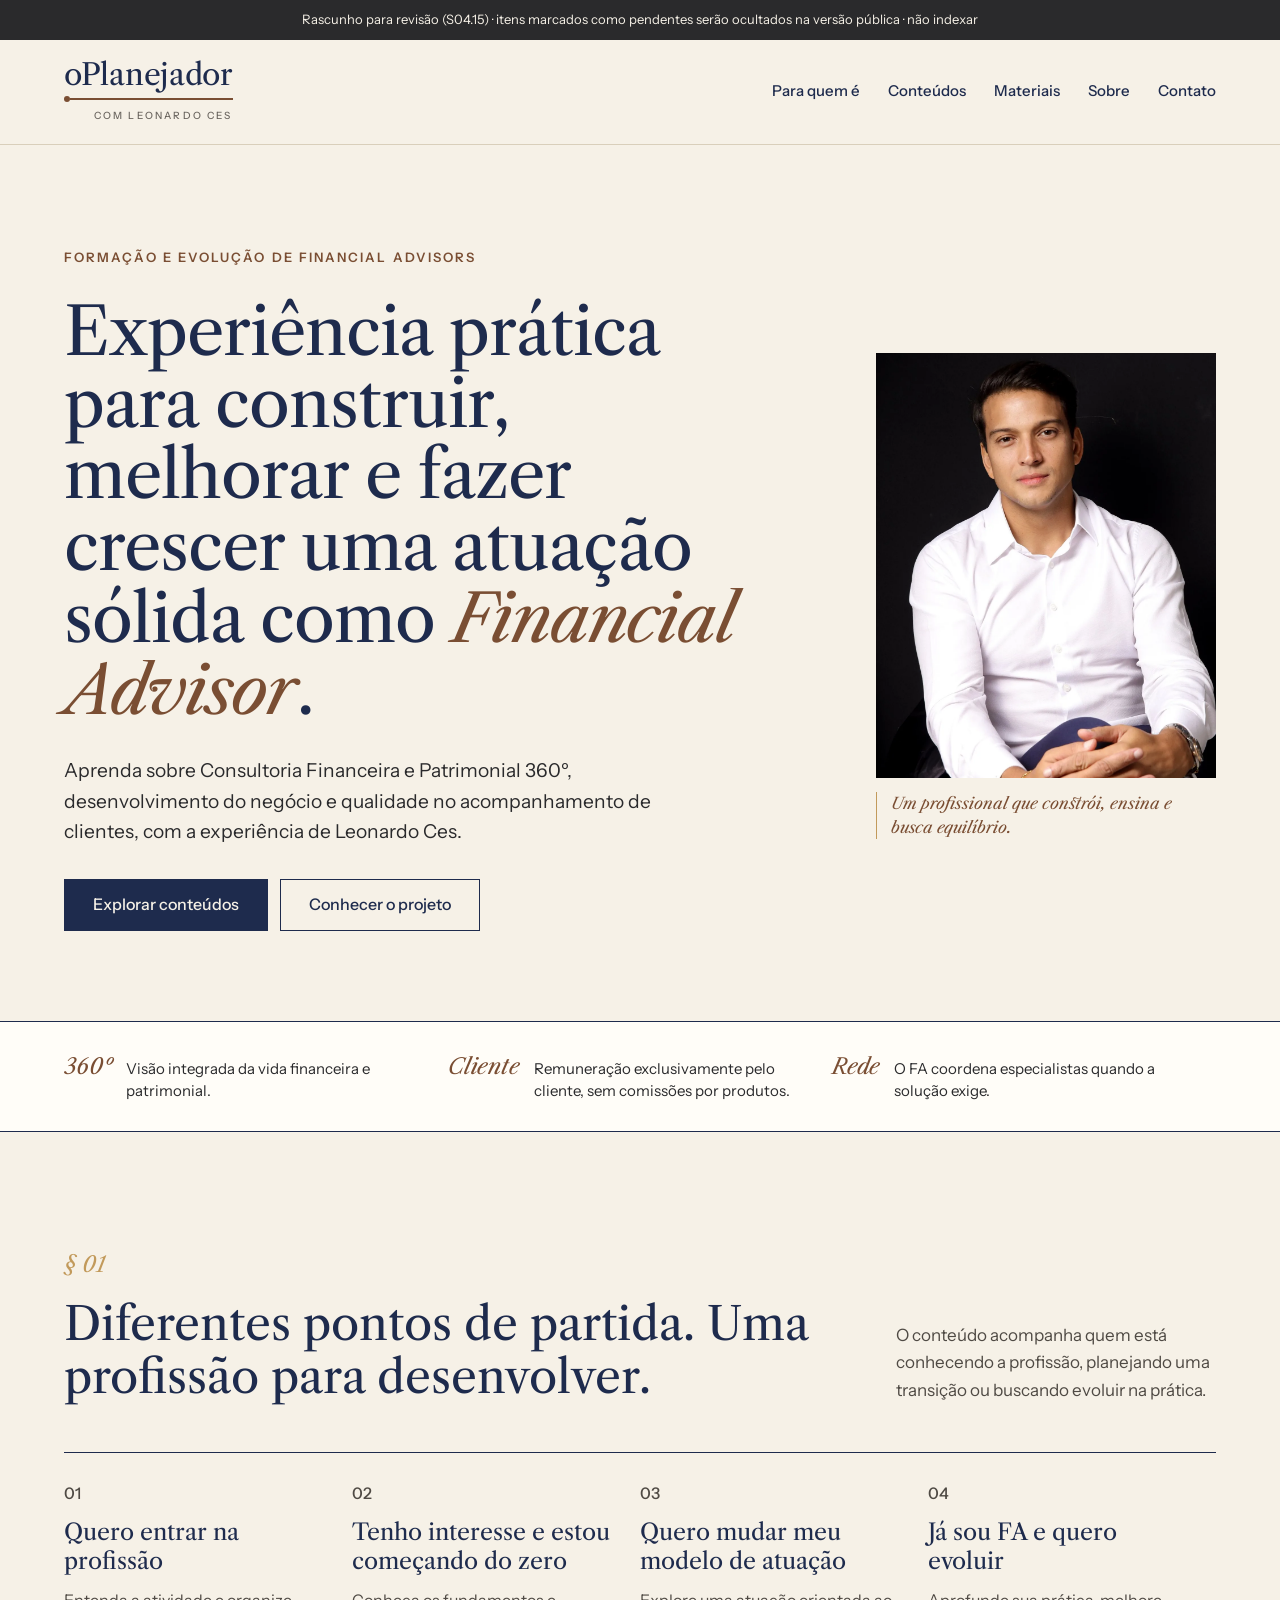
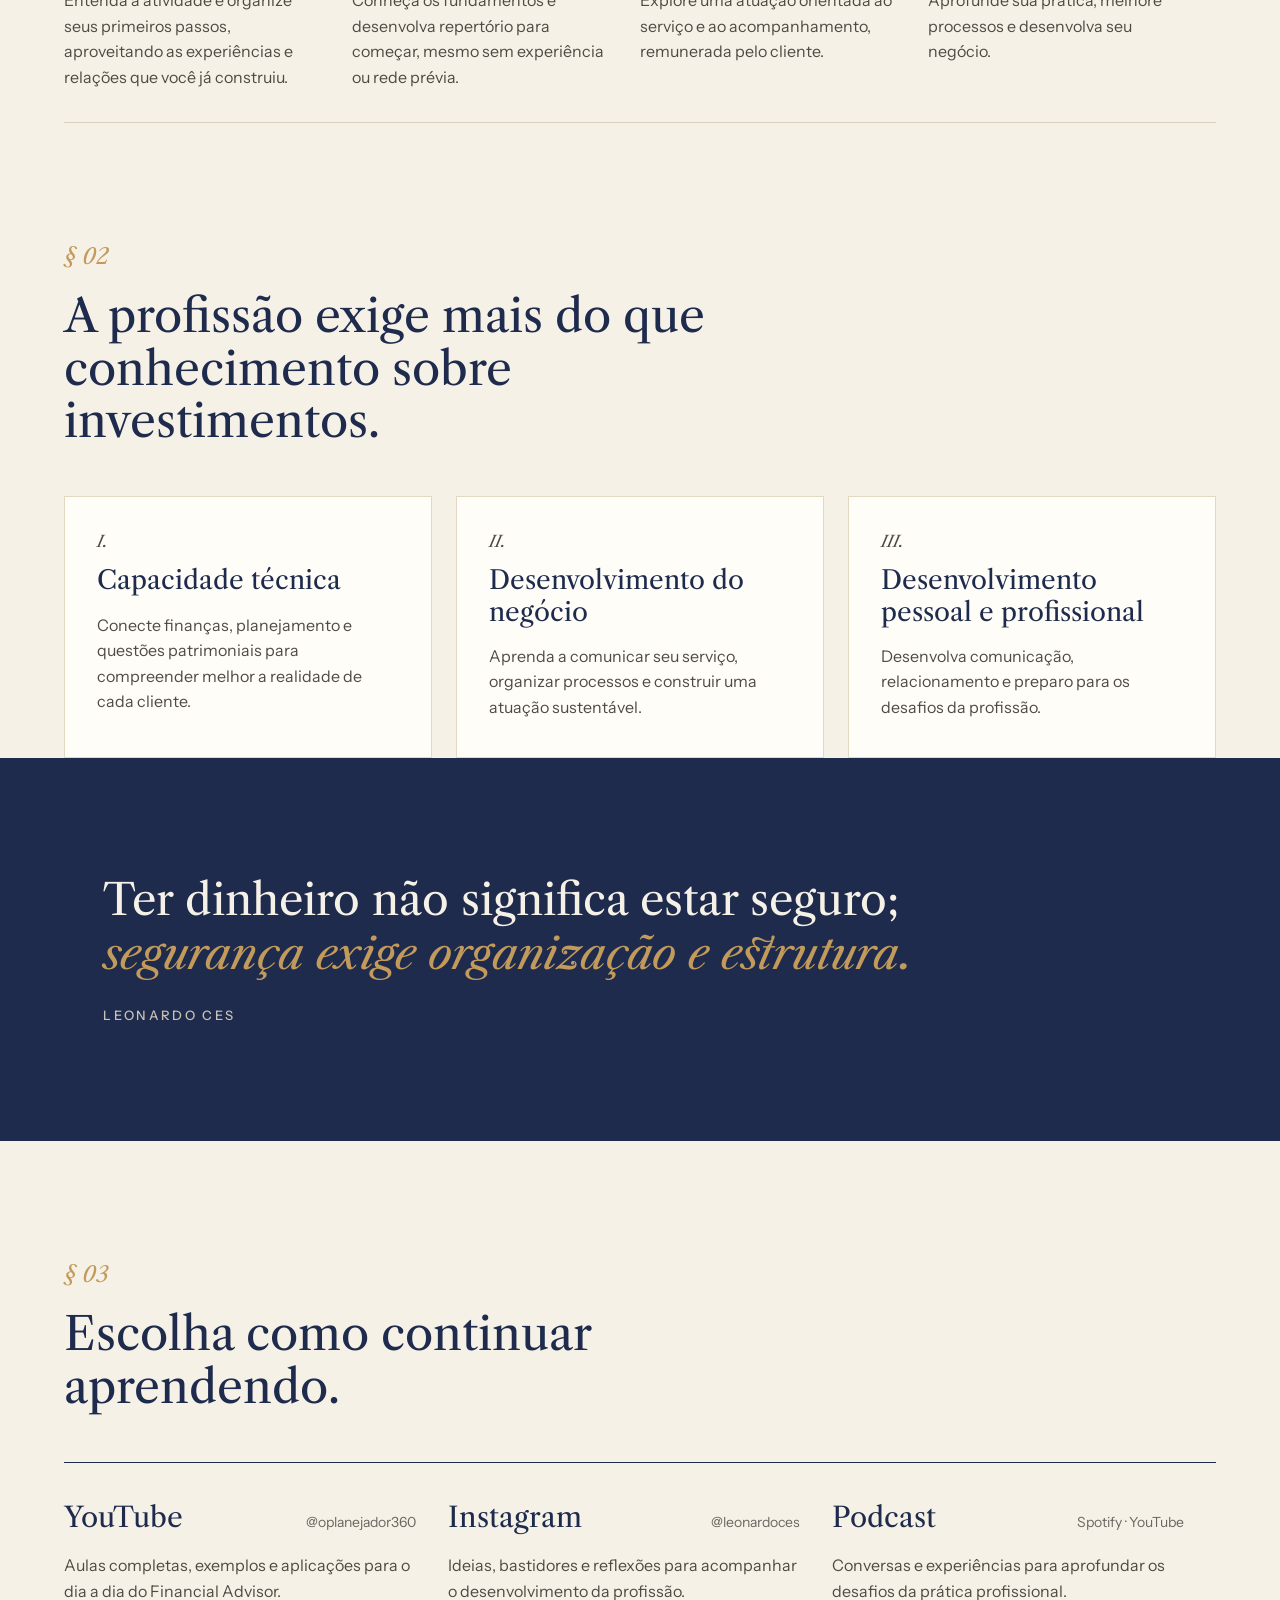
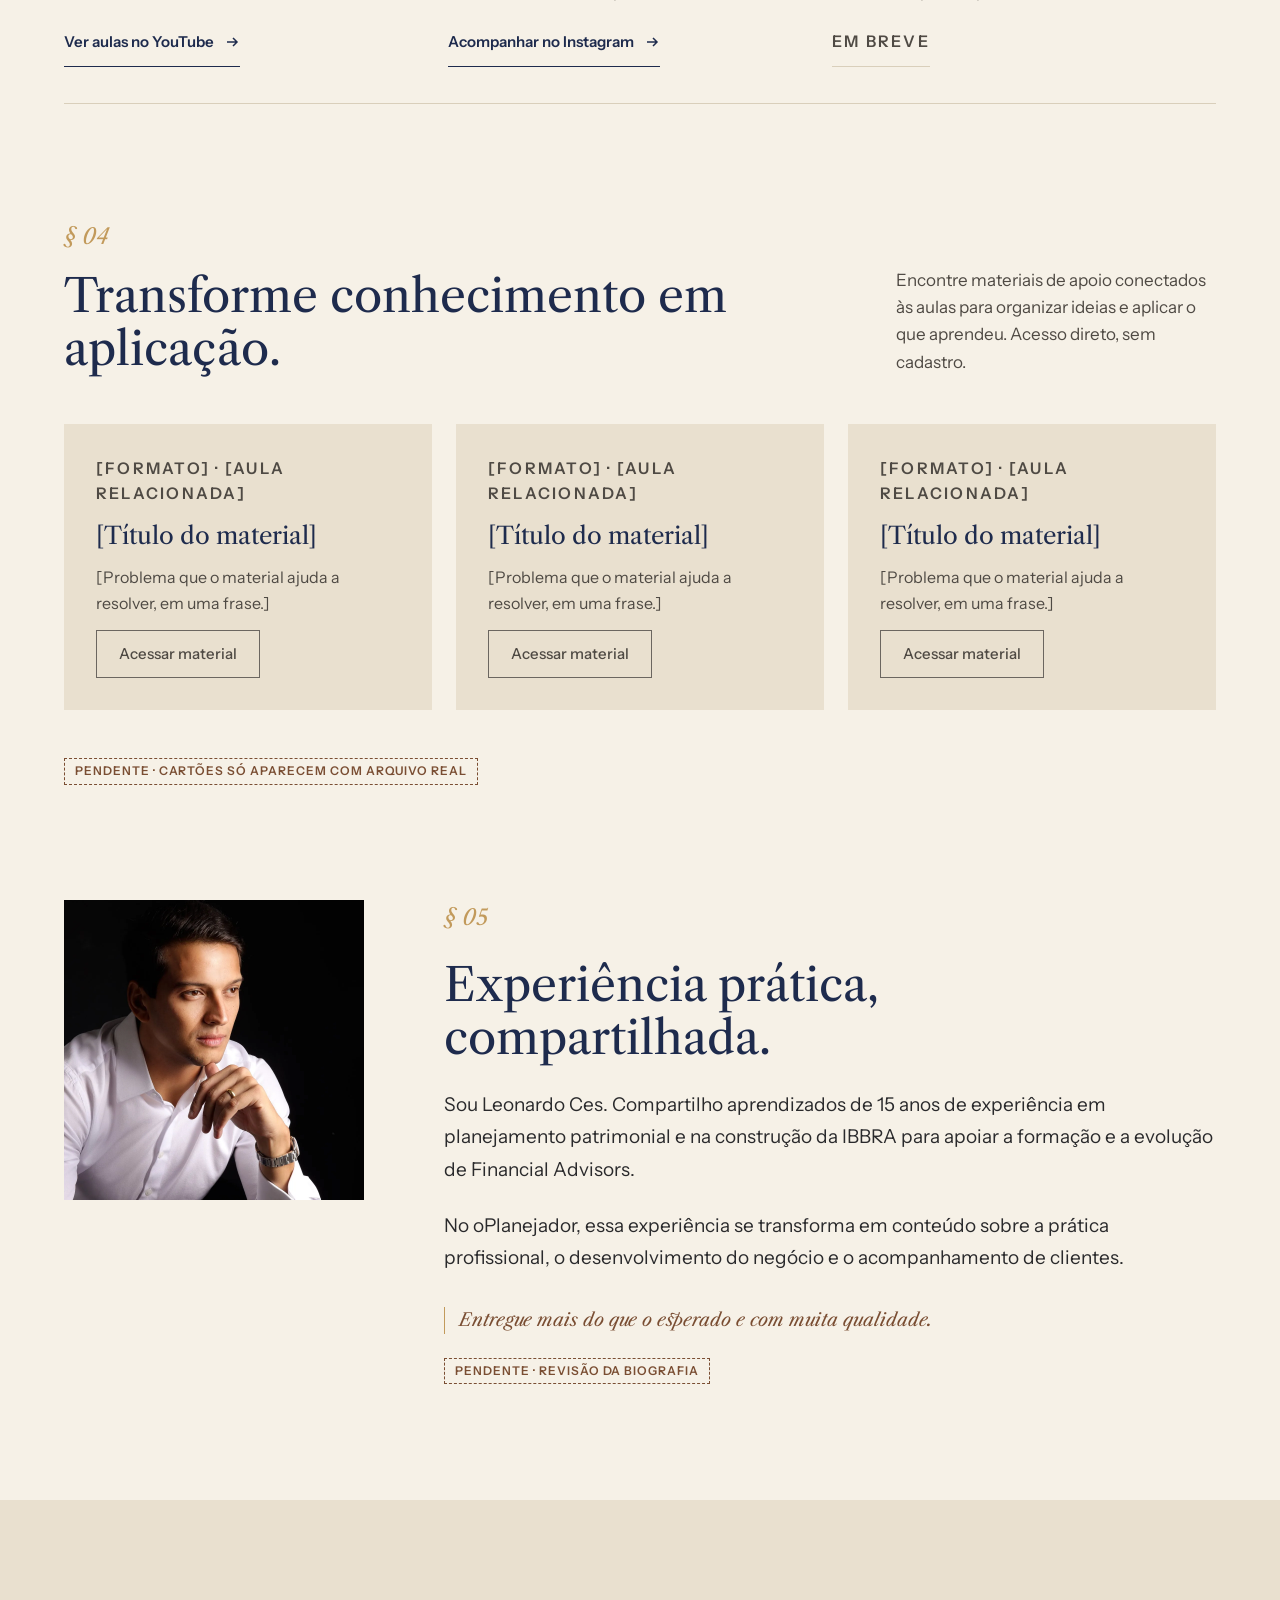
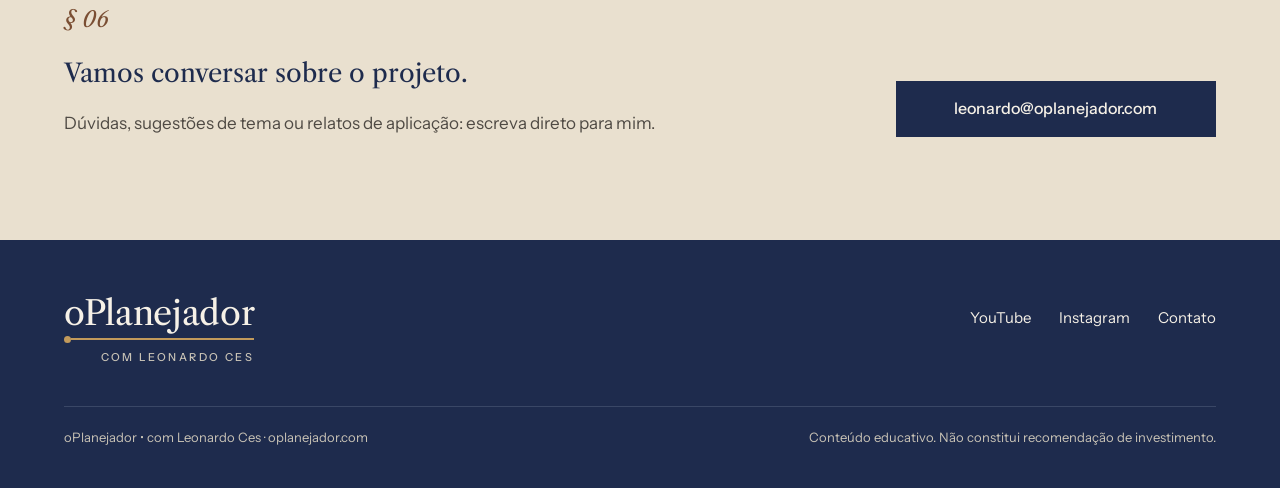
==== commit d0566ddd: "perf: fotos em WebP + og:image:alt + prioridade na imagem da abertura Varredura do que esta no ar an" ====
--- a/index.html
+++ b/index.html
@@ -27,6 +27,7 @@
 <meta property="og:image" content="https://oplanejador.com/assets/img/og-image.png" />
 <meta property="og:image:width" content="1200" />
 <meta property="og:image:height" content="630" />
+<meta property="og:image:alt" content="oPlanejador, com Leonardo Ces: formação e evolução de Financial Advisors" />
 <meta property="og:url" content="https://oplanejador.com/" />
 <meta name="twitter:card" content="summary_large_image" />
 
@@ -74,7 +75,10 @@
     </div>
   </div>
   <figure class="inicio-foto">
-    <img src="assets/img/leonardo-ces-inicio.jpg" alt="Leonardo Ces, de camisa branca, sentado e olhando para a câmera" width="1200" height="1800" />
+    <picture>
+      <source srcset="assets/img/leonardo-ces-inicio.webp" type="image/webp" />
+      <img src="assets/img/leonardo-ces-inicio.jpg" alt="Leonardo Ces, de camisa branca, sentado e olhando para a câmera" width="1200" height="1800" fetchpriority="high" decoding="async" />
+    </picture>
     <figcaption class="citacao-fina">Um profissional que constrói, ensina e busca equilíbrio.</figcaption>
   </figure>
 </section>
@@ -237,7 +241,10 @@
 
 <!-- § 05 — SOBRE -->
 <section class="faixa sobre" id="sobre">
-  <img class="sobre-foto" src="assets/img/leonardo-ces-sobre.jpg" alt="Leonardo Ces, pensativo, com a mão no queixo" width="1200" height="1800" loading="lazy" decoding="async" />
+  <picture class="sobre-foto-caixa">
+    <source srcset="assets/img/leonardo-ces-sobre.webp" type="image/webp" />
+    <img class="sobre-foto" src="assets/img/leonardo-ces-sobre.jpg" alt="Leonardo Ces, pensativo, com a mão no queixo" width="1200" height="1800" loading="lazy" decoding="async" />
+  </picture>
   <div class="sobre-texto">
     <p class="marcador">§ 05</p>
     <h2>Experiência prática, compartilhada.</h2>
--- a/assets/style.css
+++ b/assets/style.css
@@ -116,6 +116,9 @@
 .acoes{display:flex;flex-wrap:wrap;gap:12px;padding-top:4px}
 .inicio-foto{flex:1 1 340px;min-width:0;margin:0;display:flex;flex-direction:column;gap:14px}
 .inicio-foto img{width:100%;height:auto;aspect-ratio:4/5;object-fit:cover;object-position:50% 20%;background:var(--tinta)}
+/* display:contents faz a <img> continuar sendo o item de flex/grid, e não a
+   <picture> que a embrulha — sem isso o layout das fotos muda. */
+picture{display:contents}
 
 /* Citação curta com fio dourado à esquerda */
 .citacao-fina{
@@ -210,8 +213,12 @@
   display:flex;flex-wrap:wrap;gap:48px 80px;align-items:flex-start;
   padding-top:var(--secao-y);padding-bottom:var(--secao-y);
 }
+/* O dimensionamento fica na <picture>, não na <img>: com display:contents a
+   imagem vira o item de flex, mas o flex-grow não se resolve de forma
+   confiável, e a foto parava de crescer no celular. */
+.sobre-foto-caixa{display:block;flex:1 1 300px;min-width:0;max-width:460px;width:100%}
 .sobre-foto{
-  flex:1 1 300px;min-width:0;max-width:460px;width:100%;height:auto;
+  width:100%;height:auto;
   aspect-ratio:1/1;object-fit:cover;object-position:50% 25%;background:var(--tinta);
 }
 .sobre-texto{flex:999 1 480px;min-width:0;display:flex;flex-direction:column;gap:24px}
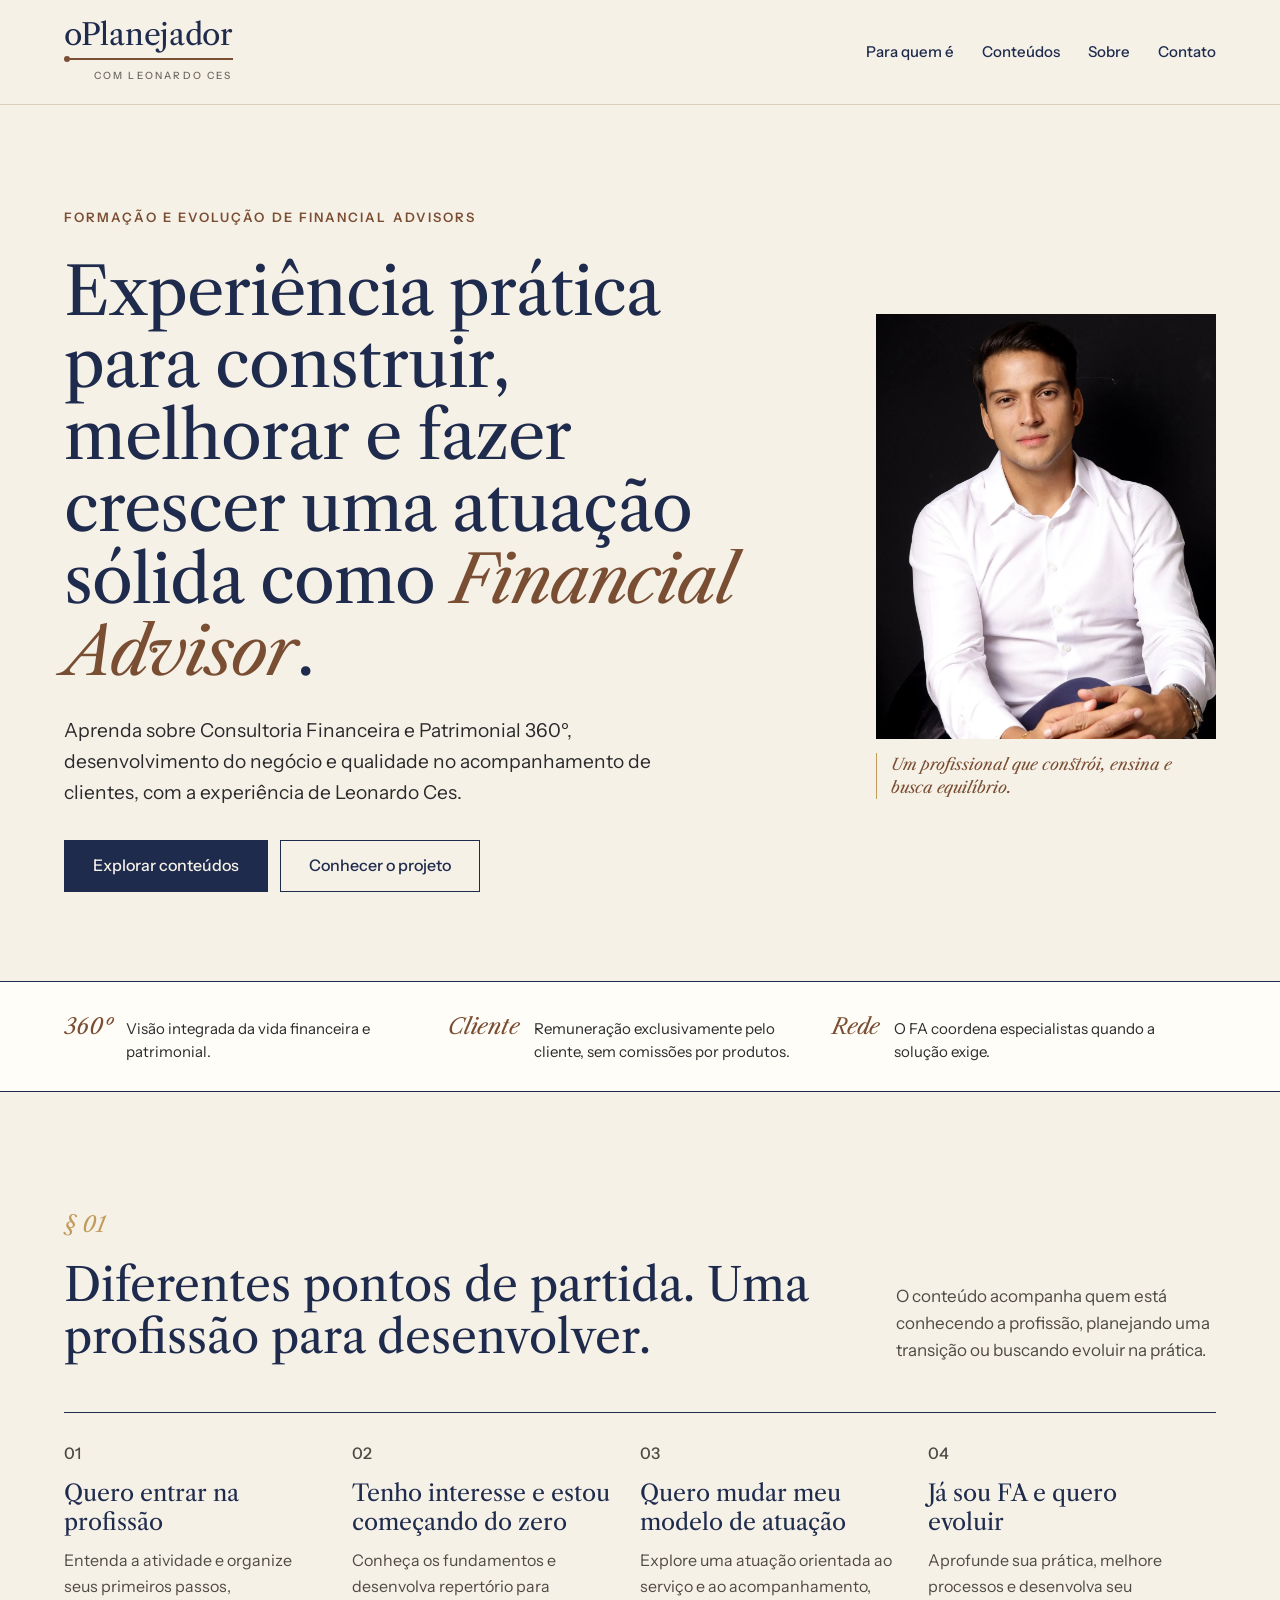
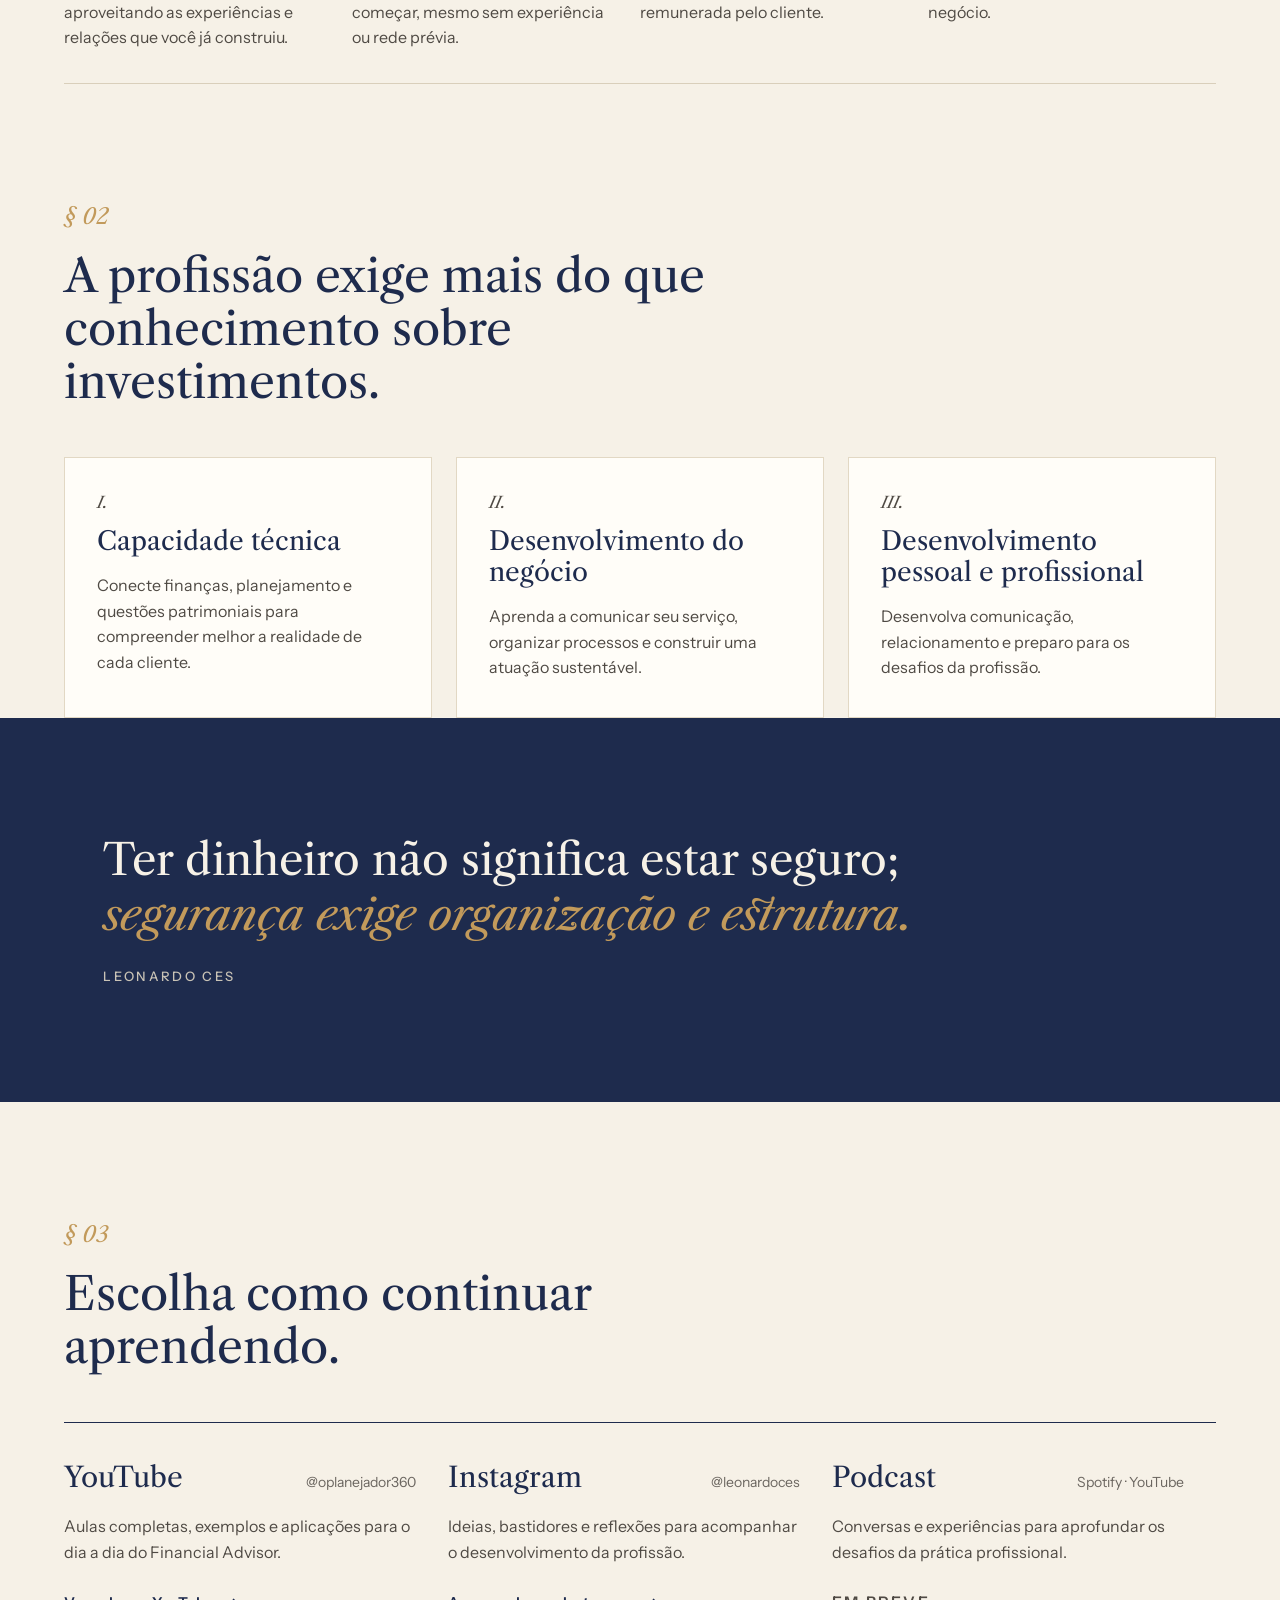
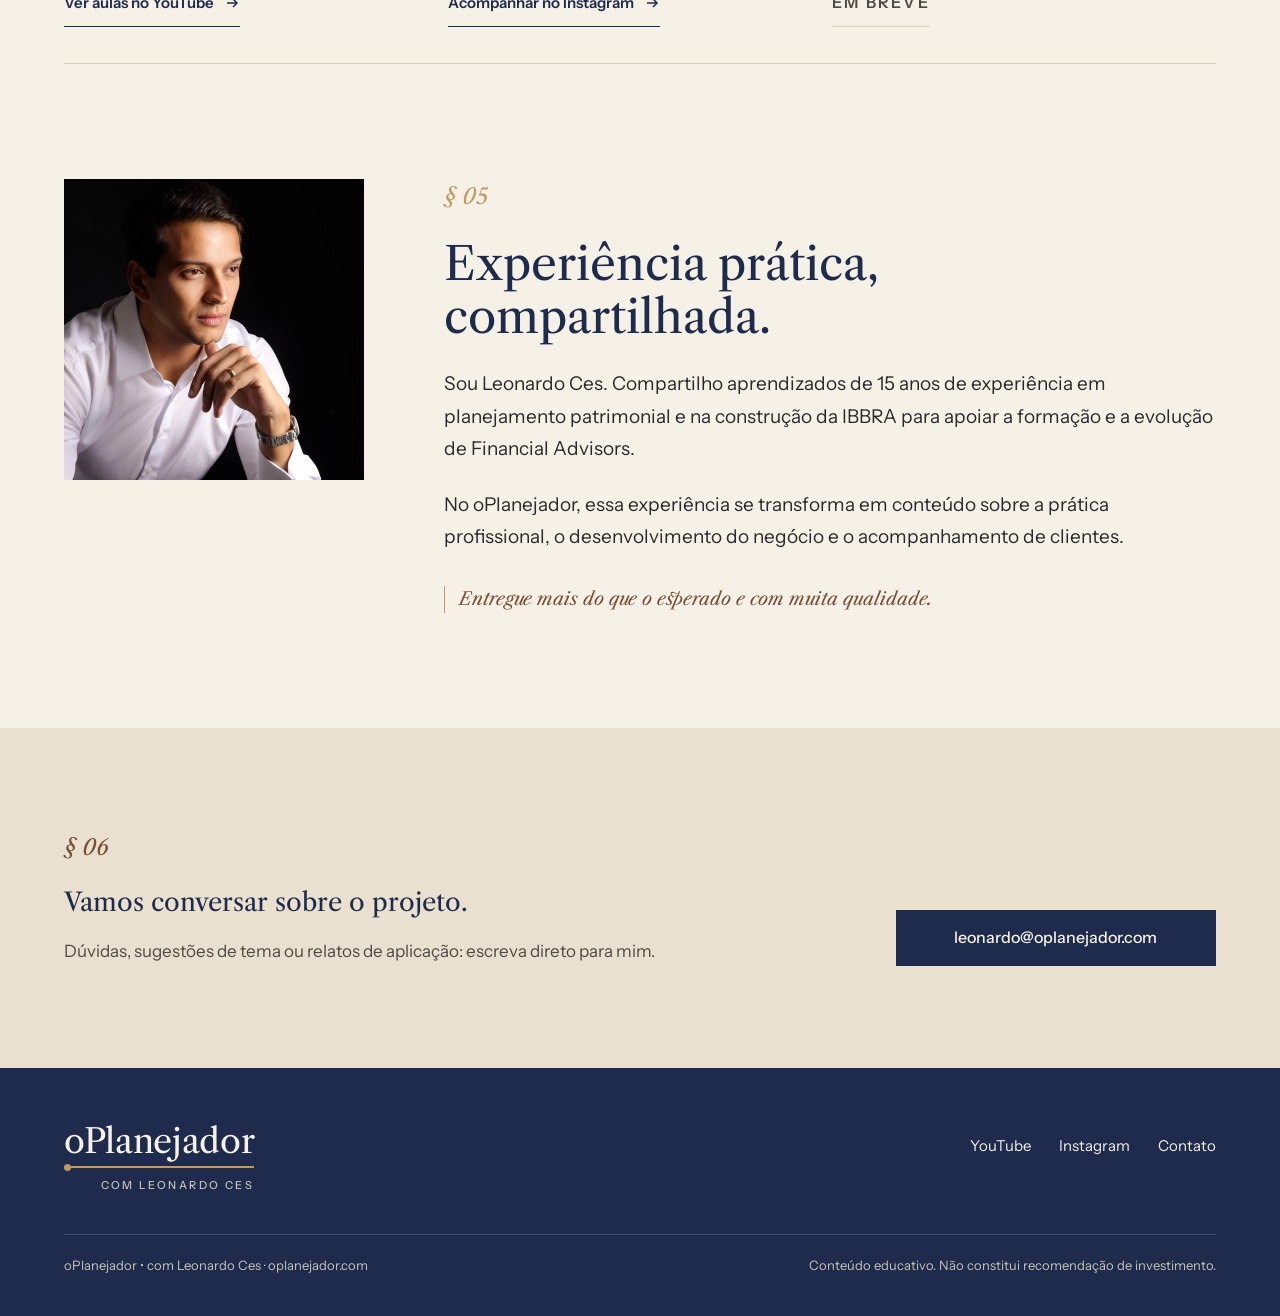
==== commit 9a73455e: "feat: publica o site — remove noindex e passa para modo publico Autorizacao de Leonardo por e-mail e" ====
--- a/index.html
+++ b/index.html
@@ -7,8 +7,6 @@
 <title>oPlanejador | Formação e evolução de Financial Advisors</title>
 <meta name="description" content="Conteúdos com Leonardo Ces sobre Consultoria Financeira e Patrimonial 360º, prática profissional e desenvolvimento do negócio." />
 
-<!-- RASCUNHO: remover a linha abaixo somente na publicação aprovada. -->
-<meta name="robots" content="noindex, nofollow" />
 
 <link rel="icon" href="assets/icons/favicon.ico" sizes="any" />
 <link rel="icon" href="assets/icons/favicon.svg" type="image/svg+xml" />
